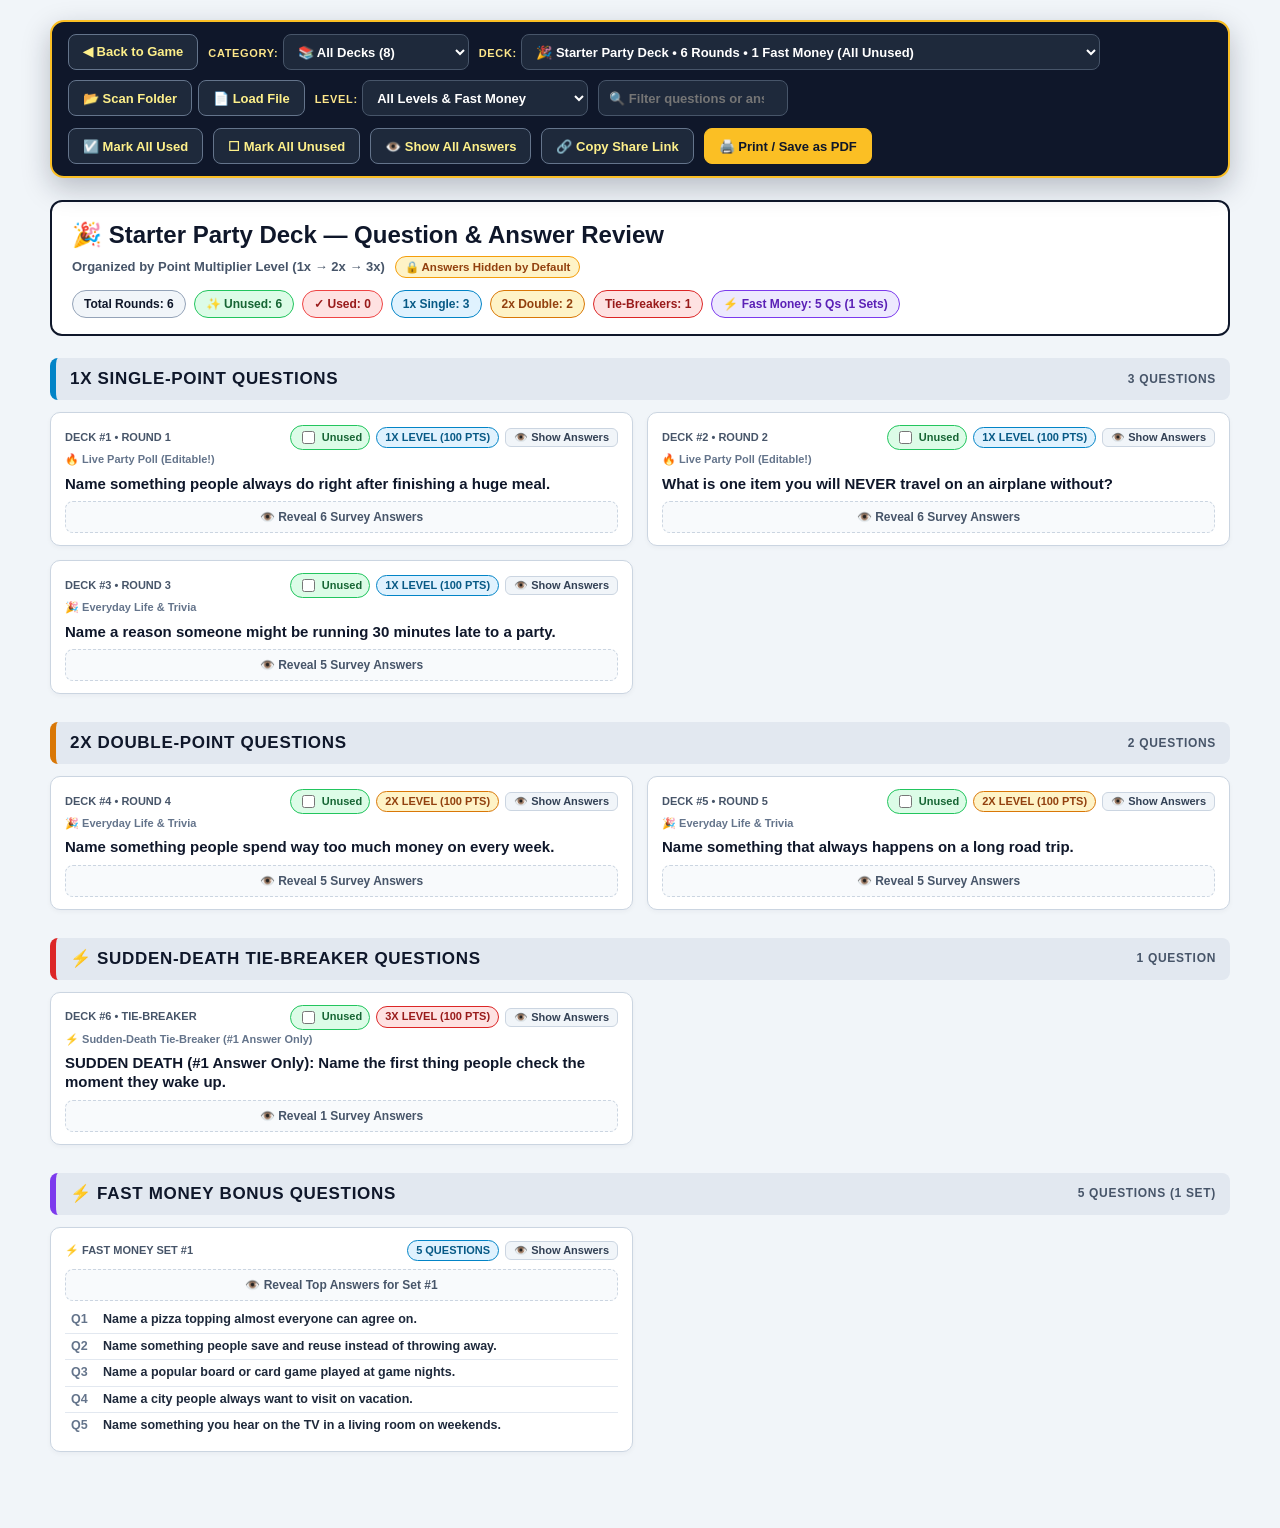
==== review.html @ 4e4db22d "feat(feedback): add in-app bug report modal, diagnostics capture, auto-grouping, and voting - Add js" ====
<!DOCTYPE html>
<html lang="en">
<head>
  <meta charset="UTF-8" />
  <meta name="viewport" content="width=device-width, initial-scale=1.0" />
  <title>Party Feud — Printable Question &amp; Answer Review Sheet</title>
  <link rel="manifest" href="./manifest.webmanifest" />
  <link rel="icon" type="image/svg+xml" href="./icons/icon.svg" />
  <style>
    :root {
      --ink: #0f172a;
      --muted: #475569;
      --border: #cbd5e1;
      --bg: #f1f5f9;
      --card: #ffffff;
      --gold: #f59e0b;
    }

    * {
      box-sizing: border-box;
    }

    body {
      margin: 0;
      padding: 20px 28px 48px;
      font-family: -apple-system, BlinkMacSystemFont, "Segoe UI", Roboto, Helvetica, Arial, sans-serif;
      color: var(--ink);
      background: var(--bg);
      line-height: 1.4;
    }

    .review-container {
      max-width: 1180px;
      margin: 0 auto;
    }

    /* Sticky control bar (hidden when printing) */
    .review-toolbar {
      position: sticky;
      top: 12px;
      z-index: 100;
      background: #0f172a;
      color: #ffffff;
      border: 2px solid #fbbf24;
      border-radius: 14px;
      padding: 12px 16px;
      margin-bottom: 22px;
      display: flex;
      flex-wrap: wrap;
      align-items: center;
      justify-content: space-between;
      gap: 12px;
      box-shadow: 0 10px 28px rgba(15, 23, 42, 0.25);
    }

    .toolbar-left,
    .toolbar-right {
      display: flex;
      flex-wrap: wrap;
      align-items: center;
      gap: 10px;
    }

    .toolbar-label {
      font-size: 11px;
      font-weight: 800;
      text-transform: uppercase;
      letter-spacing: 0.06em;
      color: #fde68a;
    }

    .toolbar-select,
    .toolbar-search {
      min-height: 36px;
      padding: 6px 10px;
      border-radius: 8px;
      border: 1.5px solid #475569;
      background: #1e293b;
      color: #ffffff;
      font-size: 13px;
      font-weight: 600;
    }

    .toolbar-search {
      min-width: 190px;
    }

    .toolbar-btn {
      cursor: pointer;
      min-height: 36px;
      padding: 7px 14px;
      border-radius: 8px;
      border: 1.5px solid #fbbf24;
      background: #fbbf24;
      color: #0f172a;
      font-size: 13px;
      font-weight: 800;
      text-decoration: none;
      display: inline-flex;
      align-items: center;
      gap: 6px;
    }

    .toolbar-btn.secondary {
      background: #1e293b;
      color: #fef08a;
      border-color: #64748b;
    }

    .toolbar-btn:hover {
      filter: brightness(1.06);
    }

    /* Document Header */
    .doc-header {
      background: #ffffff;
      border: 2px solid #0f172a;
      border-radius: 12px;
      padding: 16px 20px;
      margin-bottom: 22px;
      display: flex;
      flex-wrap: wrap;
      justify-content: space-between;
      align-items: center;
      gap: 12px;
    }

    .doc-title {
      margin: 0;
      font-size: 24px;
      font-weight: 900;
      color: #0f172a;
    }

    .doc-subtitle {
      margin: 4px 0 0;
      font-size: 13px;
      color: var(--muted);
      font-weight: 600;
    }

    .summary-pills {
      display: flex;
      flex-wrap: wrap;
      gap: 8px;
    }

    .summary-pill {
      padding: 5px 11px;
      border-radius: 999px;
      font-size: 12px;
      font-weight: 800;
      background: #f1f5f9;
      border: 1.5px solid #94a3b8;
      color: #0f172a;
    }

    .summary-pill.lvl-1 { background: #e0f2fe; border-color: #0284c7; color: #075985; }
    .summary-pill.lvl-2 { background: #fef3c7; border-color: #d97706; color: #92400e; }
    .summary-pill.lvl-3 { background: #fee2e2; border-color: #dc2626; color: #991b1b; }
    .summary-pill.lvl-fm { background: #ede9fe; border-color: #7c3aed; color: #5b21b6; }

    /* Sections by Level */
    .level-section {
      margin-bottom: 28px;
    }

    .level-heading {
      font-size: 17px;
      font-weight: 900;
      text-transform: uppercase;
      letter-spacing: 0.04em;
      background: #e2e8f0;
      padding: 9px 14px;
      border-left: 6px solid #0f172a;
      border-radius: 8px;
      margin: 0 0 12px 0;
      display: flex;
      justify-content: space-between;
      align-items: center;
    }

    .level-heading.lvl-1 { border-left-color: #0284c7; }
    .level-heading.lvl-2 { border-left-color: #d97706; }
    .level-heading.lvl-3 { border-left-color: #dc2626; }
    .level-heading.lvl-fm { border-left-color: #7c3aed; }

    .level-heading span {
      font-size: 12px;
      color: var(--muted);
      font-weight: 700;
    }

    /* 2-Column Question Grid */
    .cards-grid {
      display: grid;
      grid-template-columns: repeat(2, 1fr);
      gap: 14px;
    }

    @media (max-width: 760px) {
      .review-toolbar {
        position: static;
      }
      .cards-grid {
        grid-template-columns: 1fr;
      }
    }

    .q-card {
      background: var(--card);
      border: 1.5px solid var(--border);
      border-radius: 10px;
      padding: 12px 14px;
      break-inside: avoid;
      page-break-inside: avoid;
      box-shadow: 0 2px 5px rgba(15, 23, 42, 0.04);
    }

    .q-card-head {
      display: flex;
      justify-content: space-between;
      align-items: center;
      gap: 8px;
      font-size: 11px;
      font-weight: 800;
      color: var(--muted);
      text-transform: uppercase;
    }

    .q-mult {
      padding: 2px 8px;
      border-radius: 999px;
      font-size: 11px;
      font-weight: 800;
      background: #e0f2fe;
      border: 1px solid #0284c7;
      color: #075985;
    }

    .q-mult.mult-2 {
      background: #fef3c7;
      border-color: #d97706;
      color: #92400e;
    }

    .q-mult.mult-3 {
      background: #fee2e2;
      border-color: #dc2626;
      color: #991b1b;
    }

    .q-card.is-used {
      opacity: 0.68;
      background: #f8fafc;
      border-style: dashed;
    }

    .card-used-toggle {
      display: inline-flex;
      align-items: center;
      gap: 4px;
      font-size: 11px;
      font-weight: 800;
      color: var(--ink);
      cursor: pointer;
      text-transform: none;
      padding: 2px 7px;
      border-radius: 999px;
      background: #dcfce7;
      border: 1px solid #22c55e;
      color: #166534;
    }

    .card-used-toggle.is-used {
      background: #fee2e2;
      border-color: #ef4444;
      color: #991b1b;
    }

    .card-used-toggle input {
      width: 13px;
      height: 13px;
      accent-color: #991b1b;
      cursor: pointer;
    }

    .q-theme {
      font-size: 11px;
      color: #64748b;
      margin-top: 2px;
      font-weight: 600;
    }

    .q-prompt {
      font-size: 15px;
      font-weight: 800;
      color: #0f172a;
      margin: 6px 0 8px 0;
      line-height: 1.3;
    }

    .ans-table {
      width: 100%;
      border-collapse: collapse;
      font-size: 12.5px;
    }

    .ans-table th {
      text-align: left;
      font-size: 10px;
      text-transform: uppercase;
      letter-spacing: 0.05em;
      color: #64748b;
      padding: 3px 6px;
      border-bottom: 1.5px solid #cbd5e1;
    }

    .ans-table td {
      padding: 4px 6px;
      border-bottom: 1px solid #e2e8f0;
      vertical-align: top;
    }

    .ans-table tr:last-child td {
      border-bottom: none;
    }

    .col-rank {
      width: 32px;
      font-weight: 800;
      color: #64748b;
    }

    .col-ans {
      font-weight: 600;
      color: #1e293b;
    }

    .col-pts {
      width: 82px;
      text-align: right;
      font-weight: 800;
      color: #0f172a;
      white-space: nowrap;
    }

    .col-pts .scaled {
      color: #64748b;
      font-weight: 600;
      font-size: 11px;
    }

    .fm-hint {
      font-size: 11.5px;
      color: #475569;
      margin-top: 3px;
      font-weight: 500;
    }

    /* Answer toggle buttons & reveal bars */
    .ans-toggle-btn {
      cursor: pointer;
      display: inline-flex;
      align-items: center;
      gap: 4px;
      padding: 2px 8px;
      font-size: 11px;
      font-weight: 700;
      color: #334155;
      background: #f1f5f9;
      border: 1px solid #cbd5e1;
      border-radius: 6px;
      transition: all 0.15s ease;
      white-space: nowrap;
    }

    .ans-toggle-btn:hover {
      background: #e2e8f0;
      color: #0f172a;
      border-color: #94a3b8;
    }

    .ans-reveal-placeholder {
      margin-top: 8px;
      display: flex;
    }

    .ans-reveal-bar-btn {
      cursor: pointer;
      width: 100%;
      padding: 8px 12px;
      background: #f8fafc;
      border: 1.5px dashed #cbd5e1;
      border-radius: 8px;
      font-size: 12px;
      font-weight: 700;
      color: #475569;
      display: flex;
      align-items: center;
      justify-content: center;
      gap: 6px;
      transition: all 0.15s ease;
    }

    .ans-reveal-bar-btn:hover {
      background: #eff6ff;
      border-color: #3b82f6;
      color: #1d4ed8;
      border-style: solid;
    }

    /* Answers hidden states */
    .q-card.answers-hidden .ans-table-wrap {
      display: none;
    }

    .q-card:not(.answers-hidden) .ans-reveal-placeholder {
      display: none;
    }

    .fm-card.answers-hidden .fm-hint {
      display: none;
    }

    .fm-card.answers-hidden .fm-reveal-placeholder {
      display: flex;
    }

    .fm-card:not(.answers-hidden) .fm-reveal-placeholder {
      display: none;
    }

    .doc-subtitle-row {
      display: flex;
      flex-wrap: wrap;
      align-items: center;
      gap: 10px;
      margin-top: 4px;
    }

    .answer-status-pill {
      display: inline-flex;
      align-items: center;
      gap: 5px;
      padding: 2px 9px;
      border-radius: 999px;
      font-size: 11.5px;
      font-weight: 800;
      background: #fef3c7;
      border: 1px solid #f59e0b;
      color: #92400e;
    }

    .answer-status-pill.all-visible {
      background: #dcfce7;
      border-color: #22c55e;
      color: #166534;
    }

    @media print {
      body {
        background: #ffffff;
        padding: 0;
      }
      .review-toolbar {
        display: none !important;
      }
      .doc-header {
        margin-bottom: 14px;
        padding: 10px 14px;
      }
      .cards-grid {
        grid-template-columns: repeat(2, 1fr);
        gap: 10px;
      }
      .q-card {
        box-shadow: none;
        border-color: #94a3b8;
        padding: 9px 11px;
      }
      .ans-toggle-btn,
      .ans-reveal-placeholder {
        display: none !important;
      }
    }
  </style>
</head>
<body>
  <div class="review-container">
    <!-- Top Control Bar (Hidden when printing) -->
    <nav class="review-toolbar">
      <div class="toolbar-left">
        <a href="./index.html" id="btnBackToGame" class="toolbar-btn secondary" onclick="if(window.opener && !window.opener.closed){window.opener.focus(); window.close(); return false;} const from=new URLSearchParams(window.location.search).get('from'); if(from==='setup'){window.location.href='./index.html?returnTo=setup'; return false;} if(window.history.length > 1 && document.referrer){window.history.back(); return false;}">◀ Back to Game</a>

        <div>
          <label class="toolbar-label" for="reviewDeckTagFilter">Category:</label>
          <select id="reviewDeckTagFilter" class="toolbar-select" title="Filter decks by category"></select>
        </div>

        <div>
          <label class="toolbar-label" for="reviewDeckSelect">Deck:</label>
          <select id="reviewDeckSelect" class="toolbar-select"></select>
        </div>

        <div style="display:flex; align-items:center; gap:6px; flex-wrap:wrap;">
          <button id="btnReviewScanFolder" type="button" class="toolbar-btn secondary" title="Scan your local decks/ folder to load .json decks offline">📂 Scan Folder</button>
          <button id="btnReviewRescanFolder" type="button" class="toolbar-btn secondary" style="display:none;" title="Re-read decks from your previously linked folder">🔄 Re-scan</button>
          <button id="btnReviewLoadFile" type="button" class="toolbar-btn secondary" title="Load a custom .json deck file">📄 Load File</button>
          <input id="reviewFolderInput" type="file" webkitdirectory multiple accept=".json" style="display:none;" />
          <input id="reviewFileInput" type="file" multiple accept=".json" style="display:none;" />
        </div>

        <div>
          <label class="toolbar-label" for="reviewLevelFilter">Level:</label>
          <select id="reviewLevelFilter" class="toolbar-select">
            <option value="all">All Levels &amp; Fast Money</option>
            <option value="1">1x Single-Point Rounds Only</option>
            <option value="2">2x Double-Point Rounds Only</option>
            <option value="3">3x Triple-Point Rounds Only</option>
            <option value="tie">Tie-Breaker Rounds Only</option>
            <option value="fm">Fast Money Bonus Only</option>
          </select>
        </div>

        <input
          id="reviewSearchInput"
          type="search"
          class="toolbar-search"
          placeholder="🔍 Filter questions or answers…"
        />
      </div>

      <div class="toolbar-right">
        <button id="btnMarkAllUsed" type="button" class="toolbar-btn secondary" title="Mark all visible rounds as Used">
          ☑️ Mark All Used
        </button>
        <button id="btnMarkAllUnused" type="button" class="toolbar-btn secondary" title="Mark all visible rounds as Unused">
          ☐ Mark All Unused
        </button>
        <button id="btnToggleAllAnswers" type="button" class="toolbar-btn secondary" title="Show or hide survey answers across all cards">
          👁️ Show All Answers
        </button>
        <button id="btnCopyShareUrl" type="button" class="toolbar-btn secondary" title="Copy shareable link to this deck review page">
          🔗 Copy Share Link
        </button>
        <button type="button" class="toolbar-btn" onclick="window.print()">
          🖨️ Print / Save as PDF
        </button>
      </div>
    </nav>

    <!-- Printable Document Header -->
    <header class="doc-header">
      <div>
        <h1 id="reviewDocTitle" class="doc-title">🎉 Party Feud — Question &amp; Answer Review</h1>
        <div class="doc-subtitle-row">
          <p id="reviewDocSub" class="doc-subtitle" style="margin:0;">Printable Host &amp; Survey Review Sheet</p>
          <span id="reviewAnswersStatePill" class="answer-status-pill">🔒 Answers Hidden by Default</span>
        </div>
      </div>
      <div id="reviewSummaryPills" class="summary-pills"></div>
    </header>

    <!-- Dynamic Question Sections -->
    <main id="reviewContentRoot"></main>
  </div>

  <script src="./js/state.js?v=20261122b"></script>
  <script src="./js/formats.js?v=20261122b"></script>
  <script src="./js/decks.js?v=20261122b"></script>
  <script>
    (function () {
      const Feud = window.Feud || {};
      const tagFilterSelect = document.getElementById("reviewDeckTagFilter");
      const deckSelect = document.getElementById("reviewDeckSelect");
      const levelSelect = document.getElementById("reviewLevelFilter");
      const searchInput = document.getElementById("reviewSearchInput");
      const folderInput = document.getElementById("reviewFolderInput");
      const fileInput = document.getElementById("reviewFileInput");
      const btnScanFolder = document.getElementById("btnReviewScanFolder");
      const btnRescanFolder = document.getElementById("btnReviewRescanFolder");
      const btnLoadFile = document.getElementById("btnReviewLoadFile");
      const rootEl = document.getElementById("reviewContentRoot");
      const titleEl = document.getElementById("reviewDocTitle");
      const subEl = document.getElementById("reviewDocSub");
      const pillsEl = document.getElementById("reviewSummaryPills");
      const toggleAllBtn = document.getElementById("btnToggleAllAnswers");
      const statePill = document.getElementById("reviewAnswersStatePill");

      let allAnswersRevealed = false; // Hidden by default
      const revealedCardIds = new Set();

      let activeDeck = {
        gameTitle: (Feud.DEFAULT_DECK && Feud.DEFAULT_DECK.gameTitle) || "Party Feud",
        gameIcon: (Feud.DEFAULT_DECK && Feud.DEFAULT_DECK.gameIcon) || "🎉",
        deckName: (Feud.DEFAULT_DECK && Feud.DEFAULT_DECK.deckName) || "Starter Party Deck",
        rounds: Feud.DEFAULT_ROUNDS || [],
        fastMoney: Feud.FAST_MONEY_QUESTIONS || []
      };

      function escapeHtml(str) {
        return String(str ?? "")
          .replace(/&/g, "&amp;")
          .replace(/</g, "&lt;")
          .replace(/>/g, "&gt;")
          .replace(/"/g, "&quot;");
      }

      function toDeckSlug(id) {
        return String(id || "")
          .trim()
          .replace(/^\.?\/?decks\//i, "")
          .replace(/\.json$/i, "");
      }

      function findCatalogMatch(rawParam, catalog) {
        if (!rawParam) return null;
        const clean = String(rawParam).trim();
        const slug = toDeckSlug(clean).toLowerCase();
        return (
          catalog.find((item) => {
            if (item.id.toLowerCase() === clean.toLowerCase()) return true;
            if (toDeckSlug(item.id).toLowerCase() === slug) return true;
            if (item.file && item.file.toLowerCase() === clean.toLowerCase()) return true;
            const dName = (item.data && item.data.deckName) || (item.meta && item.meta.deckName) || "";
            if (dName && toDeckSlug(dName).toLowerCase() === slug) return true;
            const slugifiedName = dName
              .toLowerCase()
              .replace(/[^a-z0-9]+/g, "-")
              .replace(/^-+|-+$/g, "");
            return Boolean(slugifiedName && slugifiedName === slug);
          }) || null
        );
      }

      function syncUrlToSelection() {
        try {
          const url = new URL(window.location.href);
          const selVal = deckSelect.value;
          if (selVal && selVal !== "__active_saved__" && selVal !== "__uploaded__") {
            url.searchParams.set("deck", toDeckSlug(selVal));
          }
          const lvl = levelSelect.value || "all";
          if (lvl && lvl !== "all") {
            url.searchParams.set("level", lvl);
          } else {
            url.searchParams.delete("level");
          }
          const q = (searchInput.value || "").trim();
          if (q) {
            url.searchParams.set("q", q);
          } else {
            url.searchParams.delete("q");
          }
          if (allAnswersRevealed) {
            url.searchParams.set("answers", "show");
          } else {
            url.searchParams.delete("answers");
          }
          window.history.replaceState({}, "", url.toString());
        } catch (e) {}
      }

      function updateReviewFolderButtons() {
        const info = Feud.getLocalDecksFolderState
          ? Feud.getLocalDecksFolderState()
          : { hasSavedHandle: false };
        if (btnRescanFolder) {
          btnRescanFolder.style.display = info.hasSavedHandle ? "inline-flex" : "none";
        }
        if (btnScanFolder) {
          btnScanFolder.textContent = info.hasSavedHandle ? "📂 Change Folder" : "📂 Scan Folder";
        }
      }

      function buildTagFilterOptions(catalog) {
        if (!tagFilterSelect) return;
        const curVal = tagFilterSelect.value || "all";
        const defs =
          Array.isArray(Feud.DECK_TAG_DEFINITIONS) && Feud.DECK_TAG_DEFINITIONS.length > 0
            ? Feud.DECK_TAG_DEFINITIONS
            : [{ id: "all", label: "📚 All Decks" }];
        tagFilterSelect.innerHTML = "";
        defs.forEach((def) => {
          const count =
            def.id === "all"
              ? catalog.length
              : catalog.filter((item) => Feud.getDeckTags && Feud.getDeckTags(item).includes(def.id))
                  .length;
          if (def.id !== "all" && count === 0) return;
          const opt = document.createElement("option");
          opt.value = def.id;
          opt.textContent = `${def.label} (${count})`;
          if (def.id === curVal) opt.selected = true;
          tagFilterSelect.appendChild(opt);
        });
      }

      function ensureSavedCustomDeckInCatalog() {
        const savedCustom = Feud.loadSavedCustomDeck ? Feud.loadSavedCustomDeck() : null;
        if (!savedCustom || !Array.isArray(savedCustom.rounds) || savedCustom.rounds.length === 0) {
          return null;
        }
        const catalog = Feud.getDeckCatalog ? Feud.getDeckCatalog() : Feud.DECK_CATALOG || [];
        const savedSlug = String(savedCustom.name || "custom-deck")
          .toLowerCase()
          .replace(/[^a-z0-9]+/g, "-")
          .replace(/^-+|-+$/g, "");
        const deckId = `${savedSlug || "custom-deck"}.json`;
        const existing = catalog.find(
          (c) =>
            c &&
            c.data &&
            (c.id.toLowerCase() === deckId.toLowerCase() ||
              (c.data.deckName && c.data.deckName === savedCustom.name))
        );
        if (!existing && Feud.upsertCatalogEntries) {
          Feud.upsertCatalogEntries([
            {
              id: deckId,
              label: `${Feud.loadSavedGameIcon ? Feud.loadSavedGameIcon() : "✨"} ${
                savedCustom.name || "Custom Deck"
              }`,
              file: null,
              source: "custom-file",
              data: {
                gameTitle: Feud.loadSavedGameTitle ? Feud.loadSavedGameTitle() : "Party Feud",
                gameIcon: Feud.loadSavedGameIcon ? Feud.loadSavedGameIcon() : "✨",
                deckName: savedCustom.name || "Custom Deck",
                teamPresets: savedCustom.teamPresets || null,
                tags: Array.isArray(savedCustom.tags) ? savedCustom.tags : ["custom"],
                rounds: savedCustom.rounds,
                fastMoney: Array.isArray(savedCustom.fastMoney) ? savedCustom.fastMoney : []
              }
            }
          ]);
        }
        return savedCustom;
      }

      function buildCatalogOptions(preserveSelection = false) {
        const prevVal = preserveSelection ? deckSelect.value : "";
        const savedCustom = ensureSavedCustomDeckInCatalog();
        const catalog = Feud.getDeckCatalog
          ? Feud.getDeckCatalog().slice()
          : Array.isArray(Feud.DECK_CATALOG)
          ? Feud.DECK_CATALOG.slice()
          : [];
        buildTagFilterOptions(catalog);
        const activeTag = (tagFilterSelect && tagFilterSelect.value) || "all";
        const filteredCatalog =
          activeTag === "all"
            ? catalog
            : catalog.filter(
                (item) => Feud.getDeckTags && Feud.getDeckTags(item).includes(activeTag)
              );
        const listToShow = filteredCatalog.length > 0 ? filteredCatalog : catalog;
        deckSelect.innerHTML = "";

        listToShow.forEach((item) => {
          const opt = document.createElement("option");
          opt.value = item.id;
          let labelText = Feud.formatDeckOptionLabel
            ? Feud.formatDeckOptionLabel(item)
            : item.label;
          if (Feud.getDeckPlayStats) {
            const dName =
              item.builtin === "starter"
                ? (Feud.DEFAULT_DECK && Feud.DEFAULT_DECK.deckName) || "Starter Party Deck"
                : (item.data && item.data.deckName) ||
                  (item.meta && item.meta.deckName) ||
                  item.id;
            const dRounds =
              item.builtin === "starter"
                ? Feud.DEFAULT_ROUNDS || []
                : item.data && Array.isArray(item.data.rounds)
                ? item.data.rounds
                : item.meta && Number(item.meta.roundsCount) > 0
                ? new Array(Number(item.meta.roundsCount)).fill({})
                : [];
            if (item.builtin === "starter" || dRounds.length > 0) {
              const st = Feud.getDeckPlayStats({ customDeck: { name: dName, rounds: dRounds } });
              labelText +=
                st.usedRoundsCount > 0 ? ` (${st.usedRoundsCount} Used)` : " (All Unused)";
            }
          }
          opt.textContent = labelText;
          deckSelect.appendChild(opt);
        });

        if (savedCustom && Array.isArray(savedCustom.rounds) && savedCustom.rounds.length > 0) {
          const alreadyInCatalog = catalog.some(
            (c) =>
              (c.data && c.data.deckName === savedCustom.name) ||
              toDeckSlug(c.id).toLowerCase() === toDeckSlug(savedCustom.name).toLowerCase()
          );
          if (!alreadyInCatalog) {
            const opt = document.createElement("option");
            opt.value = "__active_saved__";
            opt.textContent = `⭐ Saved Custom Deck: ${savedCustom.name || "Custom Deck"} (${savedCustom.rounds.length} Rounds)`;
            deckSelect.prepend(opt);
          }
        }

        if (preserveSelection && prevVal) {
          const matchedPrev = findCatalogMatch(prevVal, catalog);
          if (matchedPrev) {
            deckSelect.value = matchedPrev.id;
            return null;
          }
          if (Array.from(deckSelect.options).some((o) => o.value === prevVal)) {
            deckSelect.value = prevVal;
            return null;
          }
          const customOpt = document.createElement("option");
          customOpt.value = prevVal;
          customOpt.textContent = `📄 Deck: ${toDeckSlug(prevVal)}`;
          deckSelect.prepend(customOpt);
          deckSelect.value = prevVal;
          return null;
        }

        const params = new URLSearchParams(window.location.search);
        const requestedDeck = (params.get("deck") || "").trim();
        const requestedLevel = (params.get("level") || "").trim().toLowerCase();
        const requestedQuery = (params.get("q") || "").trim();
        const requestedAnswers = (params.get("answers") || "").trim().toLowerCase();

        allAnswersRevealed =
          requestedAnswers === "show" || requestedAnswers === "1" || requestedAnswers === "true";

        if (
          requestedLevel &&
          Array.from(levelSelect.options).some((o) => o.value === requestedLevel)
        ) {
          levelSelect.value = requestedLevel;
        }
        if (requestedQuery) {
          searchInput.value = requestedQuery;
        }

        if (requestedDeck) {
          const matched = findCatalogMatch(requestedDeck, catalog);
          if (matched) {
            deckSelect.value = matched.id;
            return null;
          }
          // Not in pre-bundled catalog: treat as a direct file in ./decks/ or a remote URL
          const customOpt = document.createElement("option");
          customOpt.value = requestedDeck;
          customOpt.textContent = `📄 Deck: ${toDeckSlug(requestedDeck)}`;
          deckSelect.prepend(customOpt);
          deckSelect.value = requestedDeck;
          return requestedDeck;
        }

        if (Array.from(deckSelect.options).some((o) => o.value === "desi-thanksgiving.json")) {
          deckSelect.value = "desi-thanksgiving.json";
        }
        return null;
      }

      function persistActiveDeckToGameStorage(isStarter) {
        if (!Feud.saveCustomDeck) return;
        if (isStarter) {
          Feud.saveCustomDeck(null);
          if (Feud.saveGameTitle) {
            Feud.saveGameTitle((Feud.DEFAULT_DECK && Feud.DEFAULT_DECK.deckName) || "Starter Party Deck");
          }
          if (Feud.saveGameIcon) {
            Feud.saveGameIcon((Feud.DEFAULT_DECK && Feud.DEFAULT_DECK.gameIcon) || "🎉");
          }
          return;
        }
        Feud.saveCustomDeck({
          name: activeDeck.deckName,
          teamPresets: activeDeck.teamPresets || null,
          rounds: activeDeck.rounds || [],
          fastMoney: activeDeck.fastMoney || []
        });
        if (Feud.saveGameTitle) {
          Feud.saveGameTitle(activeDeck.deckName || activeDeck.gameTitle || "Party Feud");
        }
        if (Feud.saveGameIcon) {
          Feud.saveGameIcon(activeDeck.gameIcon || "🎉");
        }
      }

      async function loadSelectedDeck(val, updateUrl = true, persistSelection = false) {
        if (updateUrl) {
          revealedCardIds.clear();
          const p = new URLSearchParams(window.location.search);
          const reqAns = (p.get("answers") || "").trim().toLowerCase();
          allAnswersRevealed = reqAns === "show" || reqAns === "1" || reqAns === "true";
        }

        if (val === "__active_saved__") {
          const saved = Feud.loadSavedCustomDeck();
          if (saved) {
            activeDeck = {
              gameTitle: Feud.loadSavedGameTitle ? Feud.loadSavedGameTitle() : "Party Feud",
              gameIcon: Feud.loadSavedGameIcon ? Feud.loadSavedGameIcon() : "🎉",
              deckName: saved.name || "Custom Deck",
              rounds: saved.rounds || [],
              fastMoney: saved.fastMoney || Feud.FAST_MONEY_QUESTIONS || []
            };
            renderReviewSheet();
            return;
          }
        }

        ensureSavedCustomDeckInCatalog();
        const catalog = Feud.getDeckCatalog
          ? Feud.getDeckCatalog()
          : Array.isArray(Feud.DECK_CATALOG)
          ? Feud.DECK_CATALOG
          : [];
        const entry = findCatalogMatch(val, catalog);

        if (entry && entry.builtin === "starter") {
          activeDeck = {
            gameTitle: (Feud.DEFAULT_DECK && Feud.DEFAULT_DECK.gameTitle) || "Party Feud",
            gameIcon: (Feud.DEFAULT_DECK && Feud.DEFAULT_DECK.gameIcon) || "🎉",
            deckName: (Feud.DEFAULT_DECK && Feud.DEFAULT_DECK.deckName) || "Starter Party Deck",
            rounds: Feud.DEFAULT_ROUNDS || [],
            fastMoney: Feud.FAST_MONEY_QUESTIONS || []
          };
          if (persistSelection) persistActiveDeckToGameStorage(true);
          if (updateUrl) syncUrlToSelection();
          renderReviewSheet();
          return;
        }

        if (entry && entry.data) {
          const parsed = Feud.parseFeudJson(JSON.stringify(entry.data));
          activeDeck = {
            gameTitle: parsed.gameTitle || "Party Feud",
            gameIcon: parsed.gameIcon || "🎉",
            deckName: parsed.deckName || entry.label,
            teamPresets: parsed.teamPresets || null,
            rounds: parsed.rounds || [],
            fastMoney: parsed.fastMoney || []
          };
          if (persistSelection) persistActiveDeckToGameStorage(false);
          if (updateUrl) syncUrlToSelection();
          renderReviewSheet();
          return;
        }

        // Otherwise load from entry.file, ./decks/<val>.json, or direct URL
        const candidateUrls = [];
        if (entry && entry.file) {
          candidateUrls.push(entry.file);
        } else if (val) {
          if (Feud.resolveDeckCandidateUrls) {
            candidateUrls.push(...Feud.resolveDeckCandidateUrls(val));
          } else if (/^https?:\/\//i.test(val) || val.startsWith("./") || val.startsWith("/")) {
            candidateUrls.push(val);
          } else if (/\.json$/i.test(val)) {
            candidateUrls.push(`./decks/${val}`);
          } else {
            candidateUrls.push(`./decks/${val}.json`);
          }
        }

        for (const fetchUrl of candidateUrls) {
          try {
            const res = await fetch(fetchUrl);
            if (!res.ok) continue;
            const txt = await res.text();
            const parsed = Feud.parseFeudJson(txt);
            activeDeck = {
              gameTitle: parsed.gameTitle || "Party Feud",
              gameIcon: parsed.gameIcon || "🎉",
              deckName: parsed.deckName || toDeckSlug(val),
              teamPresets: parsed.teamPresets || null,
              rounds: parsed.rounds || [],
              fastMoney: parsed.fastMoney || []
            };
            if (persistSelection) persistActiveDeckToGameStorage(false);
            if (updateUrl) syncUrlToSelection();
            renderReviewSheet();
            return;
          } catch (err) {
            console.warn("Could not load deck URL:", fetchUrl, err);
          }
        }

        // Fallback to starter deck if nothing matched
        activeDeck = {
          gameTitle: (Feud.DEFAULT_DECK && Feud.DEFAULT_DECK.gameTitle) || "Party Feud",
          gameIcon: (Feud.DEFAULT_DECK && Feud.DEFAULT_DECK.gameIcon) || "🎉",
          deckName: (Feud.DEFAULT_DECK && Feud.DEFAULT_DECK.deckName) || "Starter Party Deck",
          rounds: Feud.DEFAULT_ROUNDS || [],
          fastMoney: Feud.FAST_MONEY_QUESTIONS || []
        };
        renderReviewSheet();
      }

      function matchesQuery(roundObj, q) {
        if (!q) return true;
        const needle = q.toLowerCase();
        if ((roundObj.prompt || "").toLowerCase().includes(needle)) return true;
        if ((roundObj.theme || "").toLowerCase().includes(needle)) return true;
        if ((roundObj.title || "").toLowerCase().includes(needle)) return true;
        return (roundObj.answers || []).some((a) =>
          String(a.text || "").toLowerCase().includes(needle)
        );
      }

      function renderReviewSheet() {
        const levelFilter = levelSelect.value || "all";
        const query = (searchInput.value || "").trim();
        const rounds = activeDeck.rounds || [];
        const fmList = activeDeck.fastMoney || [];

        titleEl.textContent = `${activeDeck.gameIcon || "🎉"} ${
          activeDeck.deckName || activeDeck.gameTitle || "Party Feud"
        } — Question & Answer Review`;
        subEl.textContent = "Organized by Point Multiplier Level (1x → 2x → 3x)";

        const groups = [
          {
            id: "1",
            cls: "lvl-1",
            label: "1x Single-Point Questions",
            short: "1x Single",
            filter: (r, isTie) => !isTie && (Number(r.multiplier) || 1) === 1
          },
          {
            id: "2",
            cls: "lvl-2",
            label: "2x Double-Point Questions",
            short: "2x Double",
            filter: (r, isTie) => !isTie && (Number(r.multiplier) || 1) === 2
          },
          {
            id: "3",
            cls: "lvl-3",
            label: "3x Triple-Point Questions",
            short: "3x Triple",
            filter: (r, isTie) => !isTie && (Number(r.multiplier) || 1) >= 3
          },
          {
            id: "tie",
            cls: "lvl-3",
            label: "⚡ Sudden-Death Tie-Breaker Questions",
            short: "Tie-Breakers",
            filter: (r, isTie) => isTie
          }
        ];

        const deckStats = Feud.getDeckPlayStats
          ? Feud.getDeckPlayStats({ customDeck: { name: activeDeck.deckName, rounds } })
          : { playedRounds: [], usedRoundsCount: 0, remainingRoundsCount: rounds.length };
        const playedSet = new Set(deckStats.playedRounds || []);

        // Render top summary pills
        const pillParts = [
          `<span class="summary-pill">Total Rounds: ${rounds.length}</span>`,
          `<span class="summary-pill" style="background:#dcfce7; border-color:#22c55e; color:#166534;">✨ Unused: ${Math.max(
            0,
            rounds.length - playedSet.size
          )}</span>`,
          `<span class="summary-pill" style="background:#fee2e2; border-color:#ef4444; color:#991b1b;">✓ Used: ${playedSet.size}</span>`
        ];
        groups.forEach((grp) => {
          const count = rounds.filter((r) => {
            const isTie =
              /tie-?breaker|sudden\s*death/i.test(r.title || "") ||
              /tie-?breaker|sudden\s*death/i.test(r.theme || "");
            return grp.filter(r, isTie);
          }).length;
          if (count > 0) {
            pillParts.push(`<span class="summary-pill ${grp.cls}">${grp.short}: ${count}</span>`);
          }
        });
        if (fmList.length > 0) {
          pillParts.push(
            `<span class="summary-pill lvl-fm">⚡ Fast Money: ${fmList.length} Qs (${Math.ceil(
              fmList.length / 5
            )} Sets)</span>`
          );
        }
        pillsEl.innerHTML = pillParts.join("");

        let html = "";

        groups.forEach((grp) => {
          if (levelFilter !== "all" && levelFilter !== grp.id) return;

          const matched = [];
          rounds.forEach((r, idx) => {
            const isTie =
              /tie-?breaker|sudden\s*death/i.test(r.title || "") ||
              /tie-?breaker|sudden\s*death/i.test(r.theme || "");
            if (grp.filter(r, isTie) && matchesQuery(r, query)) {
              matched.push({ r, idx });
            }
          });

          if (matched.length === 0) return;

          const cardsHtml = matched
            .map(({ r, idx }) => {
              const cardId = `card-r-${idx}`;
              const isRevealed = allAnswersRevealed || revealedCardIds.has(cardId);
              const hiddenClass = isRevealed ? "" : "answers-hidden";
              const btnText = isRevealed ? "🙈 Hide Answers" : "👁️ Show Answers";

              const mult = Number(r.multiplier) || 1;
              const isUsed = playedSet.has(idx);
              const sumPts = (r.answers || []).reduce((s, a) => s + (Number(a.points) || 0), 0);
              const rowsHtml = (r.answers || [])
                .map((a, aIdx) => {
                  const base = Number(a.points) || 0;
                  return `
                    <tr>
                      <td class="col-rank">#${aIdx + 1}</td>
                      <td class="col-ans">${escapeHtml(a.text)}</td>
                      <td class="col-pts">${base}${
                    mult > 1 ? ` <span class="scaled">(${base * mult})</span>` : ""
                  }</td>
                    </tr>
                  `;
                })
                .join("");

              return `
                <article id="${cardId}" class="q-card ${hiddenClass}${isUsed ? " is-used" : ""}">
                  <div class="q-card-head">
                    <span>Deck #${idx + 1} • ${escapeHtml(r.title || `Round ${idx + 1}`)}</span>
                    <div style="display:flex; align-items:center; gap:6px; flex-wrap:wrap;">
                      <label class="card-used-toggle${isUsed ? " is-used" : ""}" title="${
                        isUsed ? "Click to mark as Unused" : "Click to mark as Used"
                      }">
                        <input type="checkbox" data-used-round="${idx}" ${isUsed ? "checked" : ""} />
                        ${isUsed ? "Used" : "Unused"}
                      </label>
                      <span class="q-mult mult-${mult}">${mult}x Level (${sumPts} pts)</span>
                      <button type="button" class="ans-toggle-btn card-header-toggle-btn" data-toggle-card="${cardId}" title="Toggle answers for this question">
                        ${btnText}
                      </button>
                    </div>
                  </div>
                  <div class="q-theme">${escapeHtml(r.theme || "General")}</div>
                  <h3 class="q-prompt">${escapeHtml(r.prompt)}</h3>
                  <div class="ans-reveal-placeholder">
                    <button type="button" class="ans-reveal-bar-btn" data-toggle-card="${cardId}">
                      👁️ Reveal ${r.answers.length} Survey Answers
                    </button>
                  </div>
                  <div class="ans-table-wrap">
                    <table class="ans-table">
                      <thead>
                        <tr>
                          <th>Rank</th>
                          <th>Survey Answer</th>
                          <th style="text-align:right;">Pts${mult > 1 ? ` (${mult}x)` : ""}</th>
                        </tr>
                      </thead>
                      <tbody>${rowsHtml}</tbody>
                    </table>
                  </div>
                </article>
              `;
            })
            .join("");

          html += `
            <section class="level-section">
              <h2 class="level-heading ${grp.cls}">
                ${escapeHtml(grp.label)}
                <span>${matched.length} Question${matched.length === 1 ? "" : "s"}</span>
              </h2>
              <div class="cards-grid">${cardsHtml}</div>
            </section>
          `;
        });

        // Fast Money section
        if ((levelFilter === "all" || levelFilter === "fm") && fmList.length > 0) {
          const totalSets = Math.ceil(fmList.length / 5);
          let setsHtml = "";
          let visibleSets = 0;

          for (let s = 0; s < totalSets; s++) {
            const slice = fmList.slice(s * 5, s * 5 + 5).filter((fm) => {
              if (!query) return true;
              const needle = query.toLowerCase();
              return (
                String(fm.prompt || "").toLowerCase().includes(needle) ||
                String(fm.hint || "").toLowerCase().includes(needle)
              );
            });
            if (slice.length === 0) continue;
            visibleSets++;

            const cardId = `card-fm-${s}`;
            const isRevealed = allAnswersRevealed || revealedCardIds.has(cardId);
            const hiddenClass = isRevealed ? "" : "answers-hidden";
            const btnText = isRevealed ? "🙈 Hide Answers" : "👁️ Show Answers";

            const rowsHtml = slice
              .map(
                (fm, i) => `
                  <tr>
                    <td class="col-rank">Q${i + 1}</td>
                    <td class="col-ans">
                      <strong>${escapeHtml(fm.prompt)}</strong>
                      ${
                        fm.hint
                          ? `<div class="fm-hint">Top Answers: ${escapeHtml(
                              fm.hint.replace(/^Top\s*Answers:\s*/i, "")
                            )}</div>`
                          : ""
                      }
                    </td>
                  </tr>
                `
              )
              .join("");

            setsHtml += `
              <article id="${cardId}" class="q-card fm-card ${hiddenClass}">
                <div class="q-card-head">
                  <span>⚡ Fast Money Set #${s + 1}</span>
                  <div style="display:flex; align-items:center; gap:6px;">
                    <span class="q-mult">${slice.length} Questions</span>
                    <button type="button" class="ans-toggle-btn card-header-toggle-btn" data-toggle-card="${cardId}" title="Toggle top answers for this set">
                      ${btnText}
                    </button>
                  </div>
                </div>
                <div class="ans-reveal-placeholder fm-reveal-placeholder">
                  <button type="button" class="ans-reveal-bar-btn" data-toggle-card="${cardId}">
                    👁️ Reveal Top Answers for Set #${s + 1}
                  </button>
                </div>
                <table class="ans-table" style="margin-top:6px;">
                  <tbody>${rowsHtml}</tbody>
                </table>
              </article>
            `;
          }

          if (visibleSets > 0) {
            html += `
              <section class="level-section">
                <h2 class="level-heading lvl-fm">
                  ⚡ Fast Money Bonus Questions
                  <span>${fmList.length} Questions (${totalSets} Set${totalSets === 1 ? "" : "s"})</span>
                </h2>
                <div class="cards-grid">${setsHtml}</div>
              </section>
            `;
          }
        }

        rootEl.innerHTML =
          html ||
          `<div style="background:#fff; padding:24px; border-radius:12px; text-align:center; color:#475569; font-weight:700;">No questions matched your filter.</div>`;

        updateAnswersStateUI();
      }

      function updateAnswersStateUI() {
        const cards = rootEl.querySelectorAll(".q-card");
        if (cards.length === 0) {
          if (toggleAllBtn) {
            toggleAllBtn.textContent = "👁️ Show All Answers";
            toggleAllBtn.classList.add("secondary");
          }
          if (statePill) {
            statePill.textContent = "🔒 Answers Hidden by Default";
            statePill.className = "answer-status-pill";
          }
          return;
        }

        const hiddenCount = rootEl.querySelectorAll(".q-card.answers-hidden").length;
        const totalCards = cards.length;
        const allVisible = hiddenCount === 0;

        if (toggleAllBtn) {
          if (allVisible) {
            toggleAllBtn.textContent = "🙈 Hide All Answers";
            toggleAllBtn.classList.remove("secondary");
            toggleAllBtn.title = "Hide survey answers across all cards";
          } else {
            toggleAllBtn.textContent = "👁️ Show All Answers";
            toggleAllBtn.classList.add("secondary");
            toggleAllBtn.title = "Reveal survey answers across all cards";
          }
        }

        if (statePill) {
          if (allVisible) {
            statePill.textContent = "👁️ All Answers Revealed";
            statePill.className = "answer-status-pill all-visible";
          } else if (hiddenCount === totalCards) {
            statePill.textContent = "🔒 Answers Hidden by Default";
            statePill.className = "answer-status-pill";
          } else {
            statePill.textContent = `👁️ ${totalCards - hiddenCount} of ${totalCards} Revealed`;
            statePill.className = "answer-status-pill";
          }
        }

        allAnswersRevealed = allVisible;
        syncUrlToSelection();
      }

      function toggleCard(cardId) {
        const card = document.getElementById(cardId);
        if (!card) return;
        const isHidden = card.classList.contains("answers-hidden");
        if (isHidden) {
          card.classList.remove("answers-hidden");
          revealedCardIds.add(cardId);
          const btn = card.querySelector(".card-header-toggle-btn");
          if (btn) btn.textContent = "🙈 Hide Answers";
        } else {
          card.classList.add("answers-hidden");
          revealedCardIds.delete(cardId);
          const btn = card.querySelector(".card-header-toggle-btn");
          if (btn) btn.textContent = "👁️ Show Answers";
        }
        updateAnswersStateUI();
      }

      function toggleAllAnswers() {
        const cards = rootEl.querySelectorAll(".q-card");
        const anyHidden = Array.from(cards).some((c) => c.classList.contains("answers-hidden"));

        if (anyHidden) {
          cards.forEach((card) => {
            card.classList.remove("answers-hidden");
            revealedCardIds.add(card.id);
            const btn = card.querySelector(".card-header-toggle-btn");
            if (btn) btn.textContent = "🙈 Hide Answers";
          });
          allAnswersRevealed = true;
        } else {
          cards.forEach((card) => {
            card.classList.add("answers-hidden");
            const btn = card.querySelector(".card-header-toggle-btn");
            if (btn) btn.textContent = "👁️ Show Answers";
          });
          revealedCardIds.clear();
          allAnswersRevealed = false;
        }
        updateAnswersStateUI();
      }

      deckSelect.addEventListener("change", () => loadSelectedDeck(deckSelect.value, true, true));
      levelSelect.addEventListener("change", () => {
        syncUrlToSelection();
        renderReviewSheet();
      });
      searchInput.addEventListener("input", () => {
        syncUrlToSelection();
        renderReviewSheet();
      });

      const copyBtn = document.getElementById("btnCopyShareUrl");
      if (copyBtn) {
        copyBtn.addEventListener("click", async () => {
          syncUrlToSelection();
          const shareUrl = window.location.href;
          try {
            await navigator.clipboard.writeText(shareUrl);
            copyBtn.textContent = "✅ Link Copied!";
            setTimeout(() => {
              copyBtn.textContent = "🔗 Copy Share Link";
            }, 1800);
          } catch (e) {
            window.prompt("Copy this shareable review link:", shareUrl);
          }
        });
      }

      if (toggleAllBtn) {
        toggleAllBtn.addEventListener("click", toggleAllAnswers);
      }

      function setVisibleRoundsUsed(used) {
        if (!activeDeck || !Feud.setAllRoundsUsed) return;
        const boxes = rootEl.querySelectorAll("input[data-used-round]");
        const indices = Array.from(boxes)
          .map((el) => Number(el.getAttribute("data-used-round")))
          .filter((n) => Number.isInteger(n) && n >= 0);
        Feud.setAllRoundsUsed(activeDeck.deckName, indices, used);
        renderReviewSheet();
      }

      const markAllUsedBtn = document.getElementById("btnMarkAllUsed");
      const markAllUnusedBtn = document.getElementById("btnMarkAllUnused");
      if (markAllUsedBtn) {
        markAllUsedBtn.addEventListener("click", () => setVisibleRoundsUsed(true));
      }
      if (markAllUnusedBtn) {
        markAllUnusedBtn.addEventListener("click", () => setVisibleRoundsUsed(false));
      }

      rootEl.addEventListener("change", (e) => {
        const cb = e.target.closest("input[data-used-round]");
        if (cb && activeDeck && Feud.setRoundUsed) {
          const idx = Number(cb.getAttribute("data-used-round"));
          Feud.setRoundUsed(activeDeck.deckName, idx, cb.checked);
          renderReviewSheet();
        }
      });

      rootEl.addEventListener("click", (e) => {
        const btn = e.target.closest("[data-toggle-card]");
        if (btn) {
          const cardId = btn.getAttribute("data-toggle-card");
          if (cardId) toggleCard(cardId);
        }
      });

      async function handleReviewCustomFileResult(res) {
        if (!res) return;
        if (Array.isArray(res.entries) && res.entries.length > 0) {
          buildCatalogOptions(true);
          updateReviewFolderButtons();
          deckSelect.value = res.entries[0].id;
          await loadSelectedDeck(res.entries[0].id, true, true);
          return;
        }
        if (Array.isArray(res.errors) && res.errors.length > 0) {
          alert(`Could not load deck file: ${res.errors[0].message || "Invalid format"}`);
        }
      }

      if (btnScanFolder) {
        btnScanFolder.addEventListener("click", async () => {
          if (!Feud.canUseDirectoryPicker || !Feud.canUseDirectoryPicker()) {
            if (folderInput) folderInput.click();
            return;
          }
          try {
            const res = await Feud.scanLocalDecksWithDirectoryPicker();
            if (!res || res.cancelled) return;
            if (res.fallbackRequired) {
              if (folderInput) folderInput.click();
              return;
            }
            buildCatalogOptions(true);
            updateReviewFolderButtons();
            if (res.count === 0) {
              alert(`No valid .json decks found in ${res.folderName || "that folder"}.`);
            }
          } catch (err) {
            alert(`Could not scan folder: ${err && err.message ? err.message : "Error"}`);
          }
        });
      }

      if (btnRescanFolder) {
        btnRescanFolder.addEventListener("click", async () => {
          if (!Feud.rescanSavedDecksFolder) return;
          const res = await Feud.rescanSavedDecksFolder();
          if (res.missingHandle) {
            if (btnScanFolder) btnScanFolder.click();
            return;
          }
          if (res.denied) {
            alert("Permission needed to re-read your folder. Click 📂 Change Folder to pick it again.");
            return;
          }
          buildCatalogOptions(true);
          updateReviewFolderButtons();
          await loadSelectedDeck(deckSelect.value, false, false);
        });
      }

      if (folderInput) {
        folderInput.addEventListener("change", async (e) => {
          const files = e.target.files;
          if (!files || files.length === 0) return;
          const res = await Feud.ingestLocalFolderFiles(files);
          e.target.value = "";
          buildCatalogOptions(true);
          updateReviewFolderButtons();
          if (res.count === 0) {
            alert("No valid .json Feud decks found in that folder.");
          }
        });
      }

      if (btnLoadFile) {
        btnLoadFile.addEventListener("click", () => {
          if (!Feud.canUseFilePicker || !Feud.canUseFilePicker()) {
            if (fileInput) fileInput.click();
            return;
          }
          Feud.pickCustomDeckFilesWithPicker()
            .then((res) => {
              if (!res || res.cancelled) return;
              if (res.fallbackRequired) {
                if (fileInput) fileInput.click();
                return;
              }
              return handleReviewCustomFileResult(res);
            })
            .catch((err) => {
              alert(`Could not load file: ${err && err.message ? err.message : "Error"}`);
            });
        });
      }

      if (fileInput) {
        fileInput.addEventListener("change", async (e) => {
          const files = e.target.files;
          if (!files || files.length === 0) return;
          const res = await Feud.ingestCustomDeckFiles(files);
          e.target.value = "";
          await handleReviewCustomFileResult(res);
        });
      }

      if (tagFilterSelect) {
        tagFilterSelect.addEventListener("change", () => {
          buildCatalogOptions(false);
          loadSelectedDeck(deckSelect.value, true, false);
        });
      }

      window.addEventListener("feud-decks-updated", () => {
        buildCatalogOptions(true);
        updateReviewFolderButtons();
      });

      buildCatalogOptions(false);
      updateReviewFolderButtons();
      const reviewHash = window.location.hash || "";
      if (reviewHash.includes("deckData=") && Feud.decodeDeckFromUrlHash) {
        Feud.decodeDeckFromUrlHash(reviewHash).then((decoded) => {
          if (decoded && decoded.data) {
            if (Feud.upsertCatalogEntries) Feud.upsertCatalogEntries([decoded]);
            buildCatalogOptions(false);
            deckSelect.value = decoded.id;
            loadSelectedDeck(decoded.id, false, false);
          } else {
            loadSelectedDeck(deckSelect.value, true);
          }
        });
      } else {
        loadSelectedDeck(deckSelect.value, true);
      }
      if (Feud.discoverAvailableDecks) {
        Feud.discoverAvailableDecks();
      }
    })();
  </script>
</body>
</html>
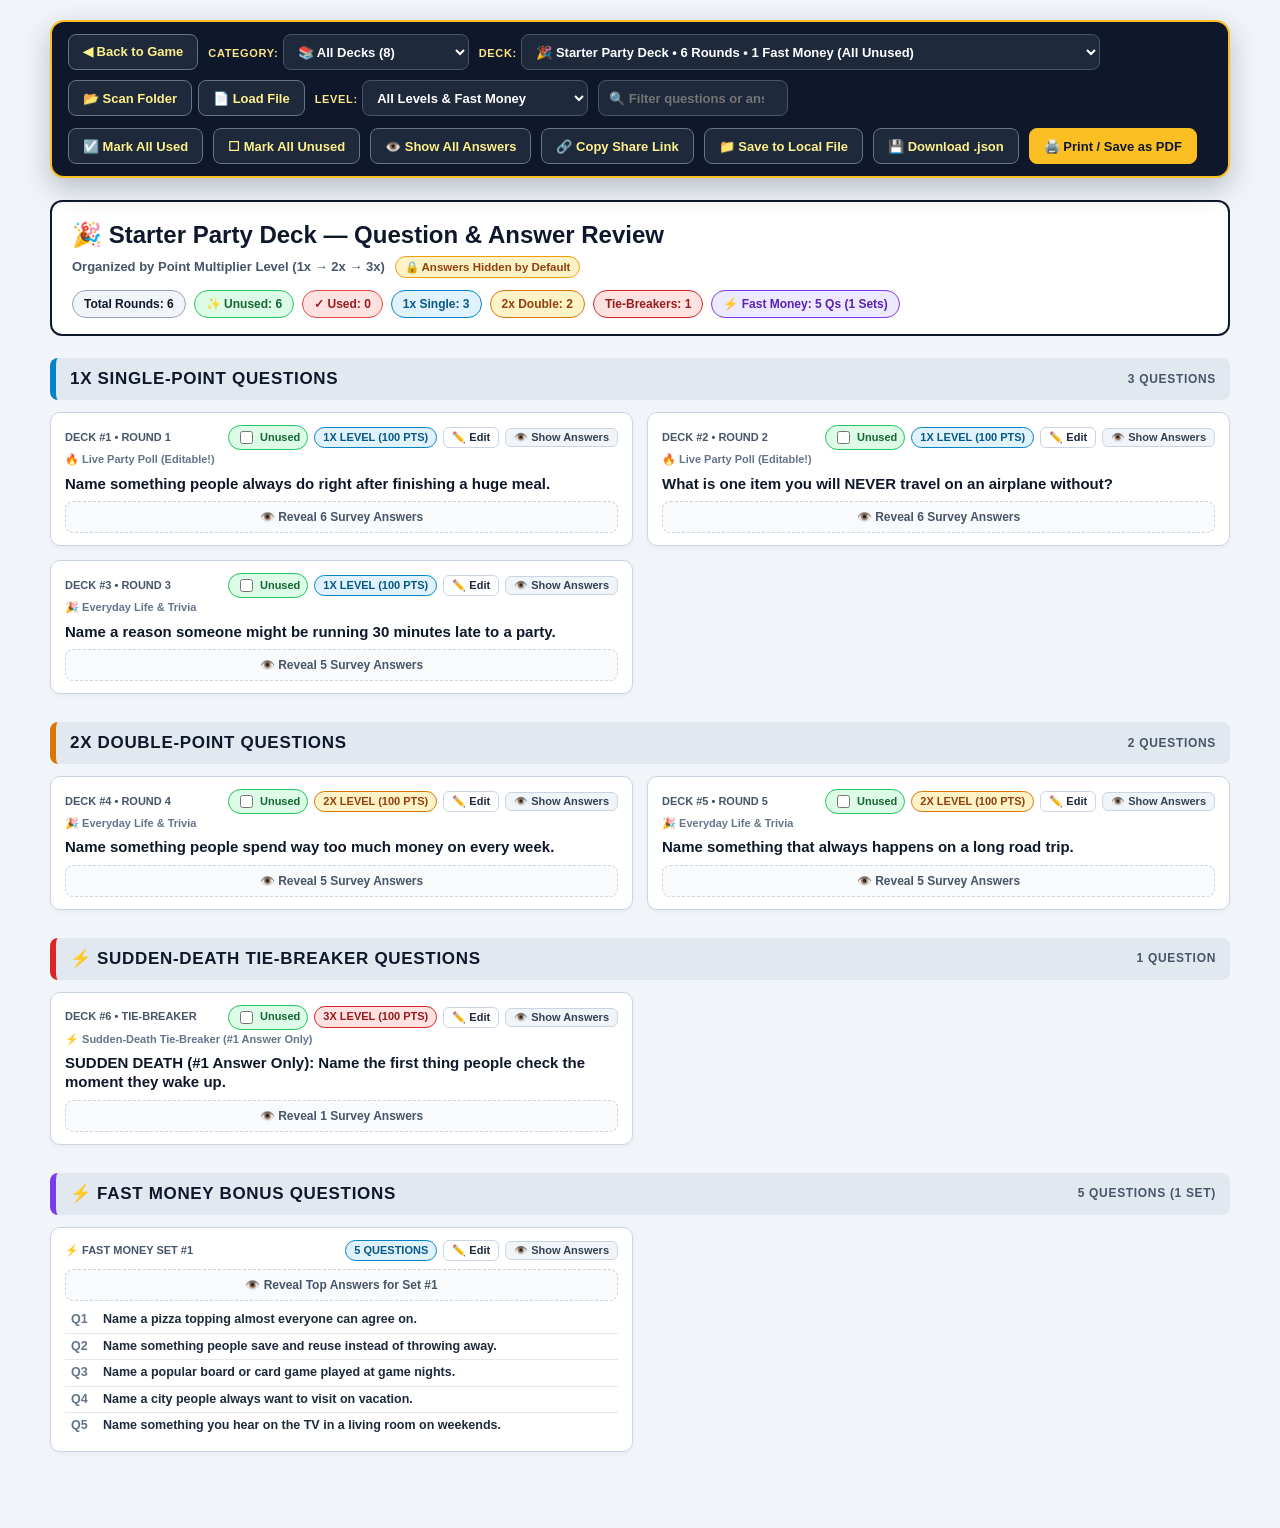
==== commit 99451a2c: "feat(review): add inline editing, modularize review/AI builder JS, and automate cache bumps - Extrac" ====
--- a/review.html
+++ b/review.html
@@ -480,9 +480,78 @@
         padding: 9px 11px;
       }
       .ans-toggle-btn,
-      .ans-reveal-placeholder {
+      .ans-reveal-placeholder,
+      .card-edit-btn {
         display: none !important;
       }
+    }
+
+    .card-edit-btn {
+      font-size: 11px;
+      font-weight: 700;
+      padding: 3px 8px;
+      border-radius: 6px;
+      border: 1px solid #cbd5e1;
+      background: #ffffff;
+      color: #1e293b;
+      cursor: pointer;
+    }
+
+    .card-edit-btn:hover {
+      background: #f1f5f9;
+      border-color: #94a3b8;
+    }
+
+    .q-card.is-editing {
+      border-color: #f59e0b;
+      box-shadow: 0 0 0 3px rgba(245, 158, 11, 0.22);
+    }
+
+    .inline-edit-body {
+      padding: 12px 14px 14px;
+      display: flex;
+      flex-direction: column;
+      gap: 10px;
+      background: #fffbeb;
+    }
+
+    .inline-edit-field {
+      display: flex;
+      flex-direction: column;
+      gap: 4px;
+    }
+
+    .inline-edit-field label {
+      font-size: 11px;
+      font-weight: 800;
+      text-transform: uppercase;
+      letter-spacing: 0.04em;
+      color: #475569;
+    }
+
+    .inline-edit-input {
+      width: 100%;
+      padding: 7px 10px;
+      border: 1px solid #cbd5e1;
+      border-radius: 7px;
+      font-size: 13px;
+      font-family: inherit;
+      color: #0f172a;
+      background: #ffffff;
+    }
+
+    .inline-edit-ans-row {
+      display: grid;
+      grid-template-columns: 26px 1fr 74px 30px;
+      gap: 6px;
+      align-items: center;
+    }
+
+    .inline-edit-rank {
+      font-size: 12px;
+      font-weight: 800;
+      color: #64748b;
+      text-align: center;
     }
   </style>
 </head>
@@ -544,6 +613,12 @@
         <button id="btnCopyShareUrl" type="button" class="toolbar-btn secondary" title="Copy shareable link to this deck review page">
           🔗 Copy Share Link
         </button>
+        <button id="btnSaveToLocalFile" type="button" class="toolbar-btn secondary" title="Save edits directly back to your local .json file">
+          📁 Save to Local File
+        </button>
+        <button id="btnDownloadDeckJson" type="button" class="toolbar-btn secondary" title="Download current deck (with any edits) as a .json file">
+          💾 Download .json
+        </button>
         <button type="button" class="toolbar-btn" onclick="window.print()">
           🖨️ Print / Save as PDF
         </button>
@@ -566,995 +641,9 @@
     <main id="reviewContentRoot"></main>
   </div>
 
-  <script src="./js/state.js?v=20261122b"></script>
-  <script src="./js/formats.js?v=20261122b"></script>
-  <script src="./js/decks.js?v=20261122b"></script>
-  <script>
-    (function () {
-      const Feud = window.Feud || {};
-      const tagFilterSelect = document.getElementById("reviewDeckTagFilter");
-      const deckSelect = document.getElementById("reviewDeckSelect");
-      const levelSelect = document.getElementById("reviewLevelFilter");
-      const searchInput = document.getElementById("reviewSearchInput");
-      const folderInput = document.getElementById("reviewFolderInput");
-      const fileInput = document.getElementById("reviewFileInput");
-      const btnScanFolder = document.getElementById("btnReviewScanFolder");
-      const btnRescanFolder = document.getElementById("btnReviewRescanFolder");
-      const btnLoadFile = document.getElementById("btnReviewLoadFile");
-      const rootEl = document.getElementById("reviewContentRoot");
-      const titleEl = document.getElementById("reviewDocTitle");
-      const subEl = document.getElementById("reviewDocSub");
-      const pillsEl = document.getElementById("reviewSummaryPills");
-      const toggleAllBtn = document.getElementById("btnToggleAllAnswers");
-      const statePill = document.getElementById("reviewAnswersStatePill");
-
-      let allAnswersRevealed = false; // Hidden by default
-      const revealedCardIds = new Set();
-
-      let activeDeck = {
-        gameTitle: (Feud.DEFAULT_DECK && Feud.DEFAULT_DECK.gameTitle) || "Party Feud",
-        gameIcon: (Feud.DEFAULT_DECK && Feud.DEFAULT_DECK.gameIcon) || "🎉",
-        deckName: (Feud.DEFAULT_DECK && Feud.DEFAULT_DECK.deckName) || "Starter Party Deck",
-        rounds: Feud.DEFAULT_ROUNDS || [],
-        fastMoney: Feud.FAST_MONEY_QUESTIONS || []
-      };
-
-      function escapeHtml(str) {
-        return String(str ?? "")
-          .replace(/&/g, "&amp;")
-          .replace(/</g, "&lt;")
-          .replace(/>/g, "&gt;")
-          .replace(/"/g, "&quot;");
-      }
-
-      function toDeckSlug(id) {
-        return String(id || "")
-          .trim()
-          .replace(/^\.?\/?decks\//i, "")
-          .replace(/\.json$/i, "");
-      }
-
-      function findCatalogMatch(rawParam, catalog) {
-        if (!rawParam) return null;
-        const clean = String(rawParam).trim();
-        const slug = toDeckSlug(clean).toLowerCase();
-        return (
-          catalog.find((item) => {
-            if (item.id.toLowerCase() === clean.toLowerCase()) return true;
-            if (toDeckSlug(item.id).toLowerCase() === slug) return true;
-            if (item.file && item.file.toLowerCase() === clean.toLowerCase()) return true;
-            const dName = (item.data && item.data.deckName) || (item.meta && item.meta.deckName) || "";
-            if (dName && toDeckSlug(dName).toLowerCase() === slug) return true;
-            const slugifiedName = dName
-              .toLowerCase()
-              .replace(/[^a-z0-9]+/g, "-")
-              .replace(/^-+|-+$/g, "");
-            return Boolean(slugifiedName && slugifiedName === slug);
-          }) || null
-        );
-      }
-
-      function syncUrlToSelection() {
-        try {
-          const url = new URL(window.location.href);
-          const selVal = deckSelect.value;
-          if (selVal && selVal !== "__active_saved__" && selVal !== "__uploaded__") {
-            url.searchParams.set("deck", toDeckSlug(selVal));
-          }
-          const lvl = levelSelect.value || "all";
-          if (lvl && lvl !== "all") {
-            url.searchParams.set("level", lvl);
-          } else {
-            url.searchParams.delete("level");
-          }
-          const q = (searchInput.value || "").trim();
-          if (q) {
-            url.searchParams.set("q", q);
-          } else {
-            url.searchParams.delete("q");
-          }
-          if (allAnswersRevealed) {
-            url.searchParams.set("answers", "show");
-          } else {
-            url.searchParams.delete("answers");
-          }
-          window.history.replaceState({}, "", url.toString());
-        } catch (e) {}
-      }
-
-      function updateReviewFolderButtons() {
-        const info = Feud.getLocalDecksFolderState
-          ? Feud.getLocalDecksFolderState()
-          : { hasSavedHandle: false };
-        if (btnRescanFolder) {
-          btnRescanFolder.style.display = info.hasSavedHandle ? "inline-flex" : "none";
-        }
-        if (btnScanFolder) {
-          btnScanFolder.textContent = info.hasSavedHandle ? "📂 Change Folder" : "📂 Scan Folder";
-        }
-      }
-
-      function buildTagFilterOptions(catalog) {
-        if (!tagFilterSelect) return;
-        const curVal = tagFilterSelect.value || "all";
-        const defs =
-          Array.isArray(Feud.DECK_TAG_DEFINITIONS) && Feud.DECK_TAG_DEFINITIONS.length > 0
-            ? Feud.DECK_TAG_DEFINITIONS
-            : [{ id: "all", label: "📚 All Decks" }];
-        tagFilterSelect.innerHTML = "";
-        defs.forEach((def) => {
-          const count =
-            def.id === "all"
-              ? catalog.length
-              : catalog.filter((item) => Feud.getDeckTags && Feud.getDeckTags(item).includes(def.id))
-                  .length;
-          if (def.id !== "all" && count === 0) return;
-          const opt = document.createElement("option");
-          opt.value = def.id;
-          opt.textContent = `${def.label} (${count})`;
-          if (def.id === curVal) opt.selected = true;
-          tagFilterSelect.appendChild(opt);
-        });
-      }
-
-      function ensureSavedCustomDeckInCatalog() {
-        const savedCustom = Feud.loadSavedCustomDeck ? Feud.loadSavedCustomDeck() : null;
-        if (!savedCustom || !Array.isArray(savedCustom.rounds) || savedCustom.rounds.length === 0) {
-          return null;
-        }
-        const catalog = Feud.getDeckCatalog ? Feud.getDeckCatalog() : Feud.DECK_CATALOG || [];
-        const savedSlug = String(savedCustom.name || "custom-deck")
-          .toLowerCase()
-          .replace(/[^a-z0-9]+/g, "-")
-          .replace(/^-+|-+$/g, "");
-        const deckId = `${savedSlug || "custom-deck"}.json`;
-        const existing = catalog.find(
-          (c) =>
-            c &&
-            c.data &&
-            (c.id.toLowerCase() === deckId.toLowerCase() ||
-              (c.data.deckName && c.data.deckName === savedCustom.name))
-        );
-        if (!existing && Feud.upsertCatalogEntries) {
-          Feud.upsertCatalogEntries([
-            {
-              id: deckId,
-              label: `${Feud.loadSavedGameIcon ? Feud.loadSavedGameIcon() : "✨"} ${
-                savedCustom.name || "Custom Deck"
-              }`,
-              file: null,
-              source: "custom-file",
-              data: {
-                gameTitle: Feud.loadSavedGameTitle ? Feud.loadSavedGameTitle() : "Party Feud",
-                gameIcon: Feud.loadSavedGameIcon ? Feud.loadSavedGameIcon() : "✨",
-                deckName: savedCustom.name || "Custom Deck",
-                teamPresets: savedCustom.teamPresets || null,
-                tags: Array.isArray(savedCustom.tags) ? savedCustom.tags : ["custom"],
-                rounds: savedCustom.rounds,
-                fastMoney: Array.isArray(savedCustom.fastMoney) ? savedCustom.fastMoney : []
-              }
-            }
-          ]);
-        }
-        return savedCustom;
-      }
-
-      function buildCatalogOptions(preserveSelection = false) {
-        const prevVal = preserveSelection ? deckSelect.value : "";
-        const savedCustom = ensureSavedCustomDeckInCatalog();
-        const catalog = Feud.getDeckCatalog
-          ? Feud.getDeckCatalog().slice()
-          : Array.isArray(Feud.DECK_CATALOG)
-          ? Feud.DECK_CATALOG.slice()
-          : [];
-        buildTagFilterOptions(catalog);
-        const activeTag = (tagFilterSelect && tagFilterSelect.value) || "all";
-        const filteredCatalog =
-          activeTag === "all"
-            ? catalog
-            : catalog.filter(
-                (item) => Feud.getDeckTags && Feud.getDeckTags(item).includes(activeTag)
-              );
-        const listToShow = filteredCatalog.length > 0 ? filteredCatalog : catalog;
-        deckSelect.innerHTML = "";
-
-        listToShow.forEach((item) => {
-          const opt = document.createElement("option");
-          opt.value = item.id;
-          let labelText = Feud.formatDeckOptionLabel
-            ? Feud.formatDeckOptionLabel(item)
-            : item.label;
-          if (Feud.getDeckPlayStats) {
-            const dName =
-              item.builtin === "starter"
-                ? (Feud.DEFAULT_DECK && Feud.DEFAULT_DECK.deckName) || "Starter Party Deck"
-                : (item.data && item.data.deckName) ||
-                  (item.meta && item.meta.deckName) ||
-                  item.id;
-            const dRounds =
-              item.builtin === "starter"
-                ? Feud.DEFAULT_ROUNDS || []
-                : item.data && Array.isArray(item.data.rounds)
-                ? item.data.rounds
-                : item.meta && Number(item.meta.roundsCount) > 0
-                ? new Array(Number(item.meta.roundsCount)).fill({})
-                : [];
-            if (item.builtin === "starter" || dRounds.length > 0) {
-              const st = Feud.getDeckPlayStats({ customDeck: { name: dName, rounds: dRounds } });
-              labelText +=
-                st.usedRoundsCount > 0 ? ` (${st.usedRoundsCount} Used)` : " (All Unused)";
-            }
-          }
-          opt.textContent = labelText;
-          deckSelect.appendChild(opt);
-        });
-
-        if (savedCustom && Array.isArray(savedCustom.rounds) && savedCustom.rounds.length > 0) {
-          const alreadyInCatalog = catalog.some(
-            (c) =>
-              (c.data && c.data.deckName === savedCustom.name) ||
-              toDeckSlug(c.id).toLowerCase() === toDeckSlug(savedCustom.name).toLowerCase()
-          );
-          if (!alreadyInCatalog) {
-            const opt = document.createElement("option");
-            opt.value = "__active_saved__";
-            opt.textContent = `⭐ Saved Custom Deck: ${savedCustom.name || "Custom Deck"} (${savedCustom.rounds.length} Rounds)`;
-            deckSelect.prepend(opt);
-          }
-        }
-
-        if (preserveSelection && prevVal) {
-          const matchedPrev = findCatalogMatch(prevVal, catalog);
-          if (matchedPrev) {
-            deckSelect.value = matchedPrev.id;
-            return null;
-          }
-          if (Array.from(deckSelect.options).some((o) => o.value === prevVal)) {
-            deckSelect.value = prevVal;
-            return null;
-          }
-          const customOpt = document.createElement("option");
-          customOpt.value = prevVal;
-          customOpt.textContent = `📄 Deck: ${toDeckSlug(prevVal)}`;
-          deckSelect.prepend(customOpt);
-          deckSelect.value = prevVal;
-          return null;
-        }
-
-        const params = new URLSearchParams(window.location.search);
-        const requestedDeck = (params.get("deck") || "").trim();
-        const requestedLevel = (params.get("level") || "").trim().toLowerCase();
-        const requestedQuery = (params.get("q") || "").trim();
-        const requestedAnswers = (params.get("answers") || "").trim().toLowerCase();
-
-        allAnswersRevealed =
-          requestedAnswers === "show" || requestedAnswers === "1" || requestedAnswers === "true";
-
-        if (
-          requestedLevel &&
-          Array.from(levelSelect.options).some((o) => o.value === requestedLevel)
-        ) {
-          levelSelect.value = requestedLevel;
-        }
-        if (requestedQuery) {
-          searchInput.value = requestedQuery;
-        }
-
-        if (requestedDeck) {
-          const matched = findCatalogMatch(requestedDeck, catalog);
-          if (matched) {
-            deckSelect.value = matched.id;
-            return null;
-          }
-          // Not in pre-bundled catalog: treat as a direct file in ./decks/ or a remote URL
-          const customOpt = document.createElement("option");
-          customOpt.value = requestedDeck;
-          customOpt.textContent = `📄 Deck: ${toDeckSlug(requestedDeck)}`;
-          deckSelect.prepend(customOpt);
-          deckSelect.value = requestedDeck;
-          return requestedDeck;
-        }
-
-        if (Array.from(deckSelect.options).some((o) => o.value === "desi-thanksgiving.json")) {
-          deckSelect.value = "desi-thanksgiving.json";
-        }
-        return null;
-      }
-
-      function persistActiveDeckToGameStorage(isStarter) {
-        if (!Feud.saveCustomDeck) return;
-        if (isStarter) {
-          Feud.saveCustomDeck(null);
-          if (Feud.saveGameTitle) {
-            Feud.saveGameTitle((Feud.DEFAULT_DECK && Feud.DEFAULT_DECK.deckName) || "Starter Party Deck");
-          }
-          if (Feud.saveGameIcon) {
-            Feud.saveGameIcon((Feud.DEFAULT_DECK && Feud.DEFAULT_DECK.gameIcon) || "🎉");
-          }
-          return;
-        }
-        Feud.saveCustomDeck({
-          name: activeDeck.deckName,
-          teamPresets: activeDeck.teamPresets || null,
-          rounds: activeDeck.rounds || [],
-          fastMoney: activeDeck.fastMoney || []
-        });
-        if (Feud.saveGameTitle) {
-          Feud.saveGameTitle(activeDeck.deckName || activeDeck.gameTitle || "Party Feud");
-        }
-        if (Feud.saveGameIcon) {
-          Feud.saveGameIcon(activeDeck.gameIcon || "🎉");
-        }
-      }
-
-      async function loadSelectedDeck(val, updateUrl = true, persistSelection = false) {
-        if (updateUrl) {
-          revealedCardIds.clear();
-          const p = new URLSearchParams(window.location.search);
-          const reqAns = (p.get("answers") || "").trim().toLowerCase();
-          allAnswersRevealed = reqAns === "show" || reqAns === "1" || reqAns === "true";
-        }
-
-        if (val === "__active_saved__") {
-          const saved = Feud.loadSavedCustomDeck();
-          if (saved) {
-            activeDeck = {
-              gameTitle: Feud.loadSavedGameTitle ? Feud.loadSavedGameTitle() : "Party Feud",
-              gameIcon: Feud.loadSavedGameIcon ? Feud.loadSavedGameIcon() : "🎉",
-              deckName: saved.name || "Custom Deck",
-              rounds: saved.rounds || [],
-              fastMoney: saved.fastMoney || Feud.FAST_MONEY_QUESTIONS || []
-            };
-            renderReviewSheet();
-            return;
-          }
-        }
-
-        ensureSavedCustomDeckInCatalog();
-        const catalog = Feud.getDeckCatalog
-          ? Feud.getDeckCatalog()
-          : Array.isArray(Feud.DECK_CATALOG)
-          ? Feud.DECK_CATALOG
-          : [];
-        const entry = findCatalogMatch(val, catalog);
-
-        if (entry && entry.builtin === "starter") {
-          activeDeck = {
-            gameTitle: (Feud.DEFAULT_DECK && Feud.DEFAULT_DECK.gameTitle) || "Party Feud",
-            gameIcon: (Feud.DEFAULT_DECK && Feud.DEFAULT_DECK.gameIcon) || "🎉",
-            deckName: (Feud.DEFAULT_DECK && Feud.DEFAULT_DECK.deckName) || "Starter Party Deck",
-            rounds: Feud.DEFAULT_ROUNDS || [],
-            fastMoney: Feud.FAST_MONEY_QUESTIONS || []
-          };
-          if (persistSelection) persistActiveDeckToGameStorage(true);
-          if (updateUrl) syncUrlToSelection();
-          renderReviewSheet();
-          return;
-        }
-
-        if (entry && entry.data) {
-          const parsed = Feud.parseFeudJson(JSON.stringify(entry.data));
-          activeDeck = {
-            gameTitle: parsed.gameTitle || "Party Feud",
-            gameIcon: parsed.gameIcon || "🎉",
-            deckName: parsed.deckName || entry.label,
-            teamPresets: parsed.teamPresets || null,
-            rounds: parsed.rounds || [],
-            fastMoney: parsed.fastMoney || []
-          };
-          if (persistSelection) persistActiveDeckToGameStorage(false);
-          if (updateUrl) syncUrlToSelection();
-          renderReviewSheet();
-          return;
-        }
-
-        // Otherwise load from entry.file, ./decks/<val>.json, or direct URL
-        const candidateUrls = [];
-        if (entry && entry.file) {
-          candidateUrls.push(entry.file);
-        } else if (val) {
-          if (Feud.resolveDeckCandidateUrls) {
-            candidateUrls.push(...Feud.resolveDeckCandidateUrls(val));
-          } else if (/^https?:\/\//i.test(val) || val.startsWith("./") || val.startsWith("/")) {
-            candidateUrls.push(val);
-          } else if (/\.json$/i.test(val)) {
-            candidateUrls.push(`./decks/${val}`);
-          } else {
-            candidateUrls.push(`./decks/${val}.json`);
-          }
-        }
-
-        for (const fetchUrl of candidateUrls) {
-          try {
-            const res = await fetch(fetchUrl);
-            if (!res.ok) continue;
-            const txt = await res.text();
-            const parsed = Feud.parseFeudJson(txt);
-            activeDeck = {
-              gameTitle: parsed.gameTitle || "Party Feud",
-              gameIcon: parsed.gameIcon || "🎉",
-              deckName: parsed.deckName || toDeckSlug(val),
-              teamPresets: parsed.teamPresets || null,
-              rounds: parsed.rounds || [],
-              fastMoney: parsed.fastMoney || []
-            };
-            if (persistSelection) persistActiveDeckToGameStorage(false);
-            if (updateUrl) syncUrlToSelection();
-            renderReviewSheet();
-            return;
-          } catch (err) {
-            console.warn("Could not load deck URL:", fetchUrl, err);
-          }
-        }
-
-        // Fallback to starter deck if nothing matched
-        activeDeck = {
-          gameTitle: (Feud.DEFAULT_DECK && Feud.DEFAULT_DECK.gameTitle) || "Party Feud",
-          gameIcon: (Feud.DEFAULT_DECK && Feud.DEFAULT_DECK.gameIcon) || "🎉",
-          deckName: (Feud.DEFAULT_DECK && Feud.DEFAULT_DECK.deckName) || "Starter Party Deck",
-          rounds: Feud.DEFAULT_ROUNDS || [],
-          fastMoney: Feud.FAST_MONEY_QUESTIONS || []
-        };
-        renderReviewSheet();
-      }
-
-      function matchesQuery(roundObj, q) {
-        if (!q) return true;
-        const needle = q.toLowerCase();
-        if ((roundObj.prompt || "").toLowerCase().includes(needle)) return true;
-        if ((roundObj.theme || "").toLowerCase().includes(needle)) return true;
-        if ((roundObj.title || "").toLowerCase().includes(needle)) return true;
-        return (roundObj.answers || []).some((a) =>
-          String(a.text || "").toLowerCase().includes(needle)
-        );
-      }
-
-      function renderReviewSheet() {
-        const levelFilter = levelSelect.value || "all";
-        const query = (searchInput.value || "").trim();
-        const rounds = activeDeck.rounds || [];
-        const fmList = activeDeck.fastMoney || [];
-
-        titleEl.textContent = `${activeDeck.gameIcon || "🎉"} ${
-          activeDeck.deckName || activeDeck.gameTitle || "Party Feud"
-        } — Question & Answer Review`;
-        subEl.textContent = "Organized by Point Multiplier Level (1x → 2x → 3x)";
-
-        const groups = [
-          {
-            id: "1",
-            cls: "lvl-1",
-            label: "1x Single-Point Questions",
-            short: "1x Single",
-            filter: (r, isTie) => !isTie && (Number(r.multiplier) || 1) === 1
-          },
-          {
-            id: "2",
-            cls: "lvl-2",
-            label: "2x Double-Point Questions",
-            short: "2x Double",
-            filter: (r, isTie) => !isTie && (Number(r.multiplier) || 1) === 2
-          },
-          {
-            id: "3",
-            cls: "lvl-3",
-            label: "3x Triple-Point Questions",
-            short: "3x Triple",
-            filter: (r, isTie) => !isTie && (Number(r.multiplier) || 1) >= 3
-          },
-          {
-            id: "tie",
-            cls: "lvl-3",
-            label: "⚡ Sudden-Death Tie-Breaker Questions",
-            short: "Tie-Breakers",
-            filter: (r, isTie) => isTie
-          }
-        ];
-
-        const deckStats = Feud.getDeckPlayStats
-          ? Feud.getDeckPlayStats({ customDeck: { name: activeDeck.deckName, rounds } })
-          : { playedRounds: [], usedRoundsCount: 0, remainingRoundsCount: rounds.length };
-        const playedSet = new Set(deckStats.playedRounds || []);
-
-        // Render top summary pills
-        const pillParts = [
-          `<span class="summary-pill">Total Rounds: ${rounds.length}</span>`,
-          `<span class="summary-pill" style="background:#dcfce7; border-color:#22c55e; color:#166534;">✨ Unused: ${Math.max(
-            0,
-            rounds.length - playedSet.size
-          )}</span>`,
-          `<span class="summary-pill" style="background:#fee2e2; border-color:#ef4444; color:#991b1b;">✓ Used: ${playedSet.size}</span>`
-        ];
-        groups.forEach((grp) => {
-          const count = rounds.filter((r) => {
-            const isTie =
-              /tie-?breaker|sudden\s*death/i.test(r.title || "") ||
-              /tie-?breaker|sudden\s*death/i.test(r.theme || "");
-            return grp.filter(r, isTie);
-          }).length;
-          if (count > 0) {
-            pillParts.push(`<span class="summary-pill ${grp.cls}">${grp.short}: ${count}</span>`);
-          }
-        });
-        if (fmList.length > 0) {
-          pillParts.push(
-            `<span class="summary-pill lvl-fm">⚡ Fast Money: ${fmList.length} Qs (${Math.ceil(
-              fmList.length / 5
-            )} Sets)</span>`
-          );
-        }
-        pillsEl.innerHTML = pillParts.join("");
-
-        let html = "";
-
-        groups.forEach((grp) => {
-          if (levelFilter !== "all" && levelFilter !== grp.id) return;
-
-          const matched = [];
-          rounds.forEach((r, idx) => {
-            const isTie =
-              /tie-?breaker|sudden\s*death/i.test(r.title || "") ||
-              /tie-?breaker|sudden\s*death/i.test(r.theme || "");
-            if (grp.filter(r, isTie) && matchesQuery(r, query)) {
-              matched.push({ r, idx });
-            }
-          });
-
-          if (matched.length === 0) return;
-
-          const cardsHtml = matched
-            .map(({ r, idx }) => {
-              const cardId = `card-r-${idx}`;
-              const isRevealed = allAnswersRevealed || revealedCardIds.has(cardId);
-              const hiddenClass = isRevealed ? "" : "answers-hidden";
-              const btnText = isRevealed ? "🙈 Hide Answers" : "👁️ Show Answers";
-
-              const mult = Number(r.multiplier) || 1;
-              const isUsed = playedSet.has(idx);
-              const sumPts = (r.answers || []).reduce((s, a) => s + (Number(a.points) || 0), 0);
-              const rowsHtml = (r.answers || [])
-                .map((a, aIdx) => {
-                  const base = Number(a.points) || 0;
-                  return `
-                    <tr>
-                      <td class="col-rank">#${aIdx + 1}</td>
-                      <td class="col-ans">${escapeHtml(a.text)}</td>
-                      <td class="col-pts">${base}${
-                    mult > 1 ? ` <span class="scaled">(${base * mult})</span>` : ""
-                  }</td>
-                    </tr>
-                  `;
-                })
-                .join("");
-
-              return `
-                <article id="${cardId}" class="q-card ${hiddenClass}${isUsed ? " is-used" : ""}">
-                  <div class="q-card-head">
-                    <span>Deck #${idx + 1} • ${escapeHtml(r.title || `Round ${idx + 1}`)}</span>
-                    <div style="display:flex; align-items:center; gap:6px; flex-wrap:wrap;">
-                      <label class="card-used-toggle${isUsed ? " is-used" : ""}" title="${
-                        isUsed ? "Click to mark as Unused" : "Click to mark as Used"
-                      }">
-                        <input type="checkbox" data-used-round="${idx}" ${isUsed ? "checked" : ""} />
-                        ${isUsed ? "Used" : "Unused"}
-                      </label>
-                      <span class="q-mult mult-${mult}">${mult}x Level (${sumPts} pts)</span>
-                      <button type="button" class="ans-toggle-btn card-header-toggle-btn" data-toggle-card="${cardId}" title="Toggle answers for this question">
-                        ${btnText}
-                      </button>
-                    </div>
-                  </div>
-                  <div class="q-theme">${escapeHtml(r.theme || "General")}</div>
-                  <h3 class="q-prompt">${escapeHtml(r.prompt)}</h3>
-                  <div class="ans-reveal-placeholder">
-                    <button type="button" class="ans-reveal-bar-btn" data-toggle-card="${cardId}">
-                      👁️ Reveal ${r.answers.length} Survey Answers
-                    </button>
-                  </div>
-                  <div class="ans-table-wrap">
-                    <table class="ans-table">
-                      <thead>
-                        <tr>
-                          <th>Rank</th>
-                          <th>Survey Answer</th>
-                          <th style="text-align:right;">Pts${mult > 1 ? ` (${mult}x)` : ""}</th>
-                        </tr>
-                      </thead>
-                      <tbody>${rowsHtml}</tbody>
-                    </table>
-                  </div>
-                </article>
-              `;
-            })
-            .join("");
-
-          html += `
-            <section class="level-section">
-              <h2 class="level-heading ${grp.cls}">
-                ${escapeHtml(grp.label)}
-                <span>${matched.length} Question${matched.length === 1 ? "" : "s"}</span>
-              </h2>
-              <div class="cards-grid">${cardsHtml}</div>
-            </section>
-          `;
-        });
-
-        // Fast Money section
-        if ((levelFilter === "all" || levelFilter === "fm") && fmList.length > 0) {
-          const totalSets = Math.ceil(fmList.length / 5);
-          let setsHtml = "";
-          let visibleSets = 0;
-
-          for (let s = 0; s < totalSets; s++) {
-            const slice = fmList.slice(s * 5, s * 5 + 5).filter((fm) => {
-              if (!query) return true;
-              const needle = query.toLowerCase();
-              return (
-                String(fm.prompt || "").toLowerCase().includes(needle) ||
-                String(fm.hint || "").toLowerCase().includes(needle)
-              );
-            });
-            if (slice.length === 0) continue;
-            visibleSets++;
-
-            const cardId = `card-fm-${s}`;
-            const isRevealed = allAnswersRevealed || revealedCardIds.has(cardId);
-            const hiddenClass = isRevealed ? "" : "answers-hidden";
-            const btnText = isRevealed ? "🙈 Hide Answers" : "👁️ Show Answers";
-
-            const rowsHtml = slice
-              .map(
-                (fm, i) => `
-                  <tr>
-                    <td class="col-rank">Q${i + 1}</td>
-                    <td class="col-ans">
-                      <strong>${escapeHtml(fm.prompt)}</strong>
-                      ${
-                        fm.hint
-                          ? `<div class="fm-hint">Top Answers: ${escapeHtml(
-                              fm.hint.replace(/^Top\s*Answers:\s*/i, "")
-                            )}</div>`
-                          : ""
-                      }
-                    </td>
-                  </tr>
-                `
-              )
-              .join("");
-
-            setsHtml += `
-              <article id="${cardId}" class="q-card fm-card ${hiddenClass}">
-                <div class="q-card-head">
-                  <span>⚡ Fast Money Set #${s + 1}</span>
-                  <div style="display:flex; align-items:center; gap:6px;">
-                    <span class="q-mult">${slice.length} Questions</span>
-                    <button type="button" class="ans-toggle-btn card-header-toggle-btn" data-toggle-card="${cardId}" title="Toggle top answers for this set">
-                      ${btnText}
-                    </button>
-                  </div>
-                </div>
-                <div class="ans-reveal-placeholder fm-reveal-placeholder">
-                  <button type="button" class="ans-reveal-bar-btn" data-toggle-card="${cardId}">
-                    👁️ Reveal Top Answers for Set #${s + 1}
-                  </button>
-                </div>
-                <table class="ans-table" style="margin-top:6px;">
-                  <tbody>${rowsHtml}</tbody>
-                </table>
-              </article>
-            `;
-          }
-
-          if (visibleSets > 0) {
-            html += `
-              <section class="level-section">
-                <h2 class="level-heading lvl-fm">
-                  ⚡ Fast Money Bonus Questions
-                  <span>${fmList.length} Questions (${totalSets} Set${totalSets === 1 ? "" : "s"})</span>
-                </h2>
-                <div class="cards-grid">${setsHtml}</div>
-              </section>
-            `;
-          }
-        }
-
-        rootEl.innerHTML =
-          html ||
-          `<div style="background:#fff; padding:24px; border-radius:12px; text-align:center; color:#475569; font-weight:700;">No questions matched your filter.</div>`;
-
-        updateAnswersStateUI();
-      }
-
-      function updateAnswersStateUI() {
-        const cards = rootEl.querySelectorAll(".q-card");
-        if (cards.length === 0) {
-          if (toggleAllBtn) {
-            toggleAllBtn.textContent = "👁️ Show All Answers";
-            toggleAllBtn.classList.add("secondary");
-          }
-          if (statePill) {
-            statePill.textContent = "🔒 Answers Hidden by Default";
-            statePill.className = "answer-status-pill";
-          }
-          return;
-        }
-
-        const hiddenCount = rootEl.querySelectorAll(".q-card.answers-hidden").length;
-        const totalCards = cards.length;
-        const allVisible = hiddenCount === 0;
-
-        if (toggleAllBtn) {
-          if (allVisible) {
-            toggleAllBtn.textContent = "🙈 Hide All Answers";
-            toggleAllBtn.classList.remove("secondary");
-            toggleAllBtn.title = "Hide survey answers across all cards";
-          } else {
-            toggleAllBtn.textContent = "👁️ Show All Answers";
-            toggleAllBtn.classList.add("secondary");
-            toggleAllBtn.title = "Reveal survey answers across all cards";
-          }
-        }
-
-        if (statePill) {
-          if (allVisible) {
-            statePill.textContent = "👁️ All Answers Revealed";
-            statePill.className = "answer-status-pill all-visible";
-          } else if (hiddenCount === totalCards) {
-            statePill.textContent = "🔒 Answers Hidden by Default";
-            statePill.className = "answer-status-pill";
-          } else {
-            statePill.textContent = `👁️ ${totalCards - hiddenCount} of ${totalCards} Revealed`;
-            statePill.className = "answer-status-pill";
-          }
-        }
-
-        allAnswersRevealed = allVisible;
-        syncUrlToSelection();
-      }
-
-      function toggleCard(cardId) {
-        const card = document.getElementById(cardId);
-        if (!card) return;
-        const isHidden = card.classList.contains("answers-hidden");
-        if (isHidden) {
-          card.classList.remove("answers-hidden");
-          revealedCardIds.add(cardId);
-          const btn = card.querySelector(".card-header-toggle-btn");
-          if (btn) btn.textContent = "🙈 Hide Answers";
-        } else {
-          card.classList.add("answers-hidden");
-          revealedCardIds.delete(cardId);
-          const btn = card.querySelector(".card-header-toggle-btn");
-          if (btn) btn.textContent = "👁️ Show Answers";
-        }
-        updateAnswersStateUI();
-      }
-
-      function toggleAllAnswers() {
-        const cards = rootEl.querySelectorAll(".q-card");
-        const anyHidden = Array.from(cards).some((c) => c.classList.contains("answers-hidden"));
-
-        if (anyHidden) {
-          cards.forEach((card) => {
-            card.classList.remove("answers-hidden");
-            revealedCardIds.add(card.id);
-            const btn = card.querySelector(".card-header-toggle-btn");
-            if (btn) btn.textContent = "🙈 Hide Answers";
-          });
-          allAnswersRevealed = true;
-        } else {
-          cards.forEach((card) => {
-            card.classList.add("answers-hidden");
-            const btn = card.querySelector(".card-header-toggle-btn");
-            if (btn) btn.textContent = "👁️ Show Answers";
-          });
-          revealedCardIds.clear();
-          allAnswersRevealed = false;
-        }
-        updateAnswersStateUI();
-      }
-
-      deckSelect.addEventListener("change", () => loadSelectedDeck(deckSelect.value, true, true));
-      levelSelect.addEventListener("change", () => {
-        syncUrlToSelection();
-        renderReviewSheet();
-      });
-      searchInput.addEventListener("input", () => {
-        syncUrlToSelection();
-        renderReviewSheet();
-      });
-
-      const copyBtn = document.getElementById("btnCopyShareUrl");
-      if (copyBtn) {
-        copyBtn.addEventListener("click", async () => {
-          syncUrlToSelection();
-          const shareUrl = window.location.href;
-          try {
-            await navigator.clipboard.writeText(shareUrl);
-            copyBtn.textContent = "✅ Link Copied!";
-            setTimeout(() => {
-              copyBtn.textContent = "🔗 Copy Share Link";
-            }, 1800);
-          } catch (e) {
-            window.prompt("Copy this shareable review link:", shareUrl);
-          }
-        });
-      }
-
-      if (toggleAllBtn) {
-        toggleAllBtn.addEventListener("click", toggleAllAnswers);
-      }
-
-      function setVisibleRoundsUsed(used) {
-        if (!activeDeck || !Feud.setAllRoundsUsed) return;
-        const boxes = rootEl.querySelectorAll("input[data-used-round]");
-        const indices = Array.from(boxes)
-          .map((el) => Number(el.getAttribute("data-used-round")))
-          .filter((n) => Number.isInteger(n) && n >= 0);
-        Feud.setAllRoundsUsed(activeDeck.deckName, indices, used);
-        renderReviewSheet();
-      }
-
-      const markAllUsedBtn = document.getElementById("btnMarkAllUsed");
-      const markAllUnusedBtn = document.getElementById("btnMarkAllUnused");
-      if (markAllUsedBtn) {
-        markAllUsedBtn.addEventListener("click", () => setVisibleRoundsUsed(true));
-      }
-      if (markAllUnusedBtn) {
-        markAllUnusedBtn.addEventListener("click", () => setVisibleRoundsUsed(false));
-      }
-
-      rootEl.addEventListener("change", (e) => {
-        const cb = e.target.closest("input[data-used-round]");
-        if (cb && activeDeck && Feud.setRoundUsed) {
-          const idx = Number(cb.getAttribute("data-used-round"));
-          Feud.setRoundUsed(activeDeck.deckName, idx, cb.checked);
-          renderReviewSheet();
-        }
-      });
-
-      rootEl.addEventListener("click", (e) => {
-        const btn = e.target.closest("[data-toggle-card]");
-        if (btn) {
-          const cardId = btn.getAttribute("data-toggle-card");
-          if (cardId) toggleCard(cardId);
-        }
-      });
-
-      async function handleReviewCustomFileResult(res) {
-        if (!res) return;
-        if (Array.isArray(res.entries) && res.entries.length > 0) {
-          buildCatalogOptions(true);
-          updateReviewFolderButtons();
-          deckSelect.value = res.entries[0].id;
-          await loadSelectedDeck(res.entries[0].id, true, true);
-          return;
-        }
-        if (Array.isArray(res.errors) && res.errors.length > 0) {
-          alert(`Could not load deck file: ${res.errors[0].message || "Invalid format"}`);
-        }
-      }
-
-      if (btnScanFolder) {
-        btnScanFolder.addEventListener("click", async () => {
-          if (!Feud.canUseDirectoryPicker || !Feud.canUseDirectoryPicker()) {
-            if (folderInput) folderInput.click();
-            return;
-          }
-          try {
-            const res = await Feud.scanLocalDecksWithDirectoryPicker();
-            if (!res || res.cancelled) return;
-            if (res.fallbackRequired) {
-              if (folderInput) folderInput.click();
-              return;
-            }
-            buildCatalogOptions(true);
-            updateReviewFolderButtons();
-            if (res.count === 0) {
-              alert(`No valid .json decks found in ${res.folderName || "that folder"}.`);
-            }
-          } catch (err) {
-            alert(`Could not scan folder: ${err && err.message ? err.message : "Error"}`);
-          }
-        });
-      }
-
-      if (btnRescanFolder) {
-        btnRescanFolder.addEventListener("click", async () => {
-          if (!Feud.rescanSavedDecksFolder) return;
-          const res = await Feud.rescanSavedDecksFolder();
-          if (res.missingHandle) {
-            if (btnScanFolder) btnScanFolder.click();
-            return;
-          }
-          if (res.denied) {
-            alert("Permission needed to re-read your folder. Click 📂 Change Folder to pick it again.");
-            return;
-          }
-          buildCatalogOptions(true);
-          updateReviewFolderButtons();
-          await loadSelectedDeck(deckSelect.value, false, false);
-        });
-      }
-
-      if (folderInput) {
-        folderInput.addEventListener("change", async (e) => {
-          const files = e.target.files;
-          if (!files || files.length === 0) return;
-          const res = await Feud.ingestLocalFolderFiles(files);
-          e.target.value = "";
-          buildCatalogOptions(true);
-          updateReviewFolderButtons();
-          if (res.count === 0) {
-            alert("No valid .json Feud decks found in that folder.");
-          }
-        });
-      }
-
-      if (btnLoadFile) {
-        btnLoadFile.addEventListener("click", () => {
-          if (!Feud.canUseFilePicker || !Feud.canUseFilePicker()) {
-            if (fileInput) fileInput.click();
-            return;
-          }
-          Feud.pickCustomDeckFilesWithPicker()
-            .then((res) => {
-              if (!res || res.cancelled) return;
-              if (res.fallbackRequired) {
-                if (fileInput) fileInput.click();
-                return;
-              }
-              return handleReviewCustomFileResult(res);
-            })
-            .catch((err) => {
-              alert(`Could not load file: ${err && err.message ? err.message : "Error"}`);
-            });
-        });
-      }
-
-      if (fileInput) {
-        fileInput.addEventListener("change", async (e) => {
-          const files = e.target.files;
-          if (!files || files.length === 0) return;
-          const res = await Feud.ingestCustomDeckFiles(files);
-          e.target.value = "";
-          await handleReviewCustomFileResult(res);
-        });
-      }
-
-      if (tagFilterSelect) {
-        tagFilterSelect.addEventListener("change", () => {
-          buildCatalogOptions(false);
-          loadSelectedDeck(deckSelect.value, true, false);
-        });
-      }
-
-      window.addEventListener("feud-decks-updated", () => {
-        buildCatalogOptions(true);
-        updateReviewFolderButtons();
-      });
-
-      buildCatalogOptions(false);
-      updateReviewFolderButtons();
-      const reviewHash = window.location.hash || "";
-      if (reviewHash.includes("deckData=") && Feud.decodeDeckFromUrlHash) {
-        Feud.decodeDeckFromUrlHash(reviewHash).then((decoded) => {
-          if (decoded && decoded.data) {
-            if (Feud.upsertCatalogEntries) Feud.upsertCatalogEntries([decoded]);
-            buildCatalogOptions(false);
-            deckSelect.value = decoded.id;
-            loadSelectedDeck(decoded.id, false, false);
-          } else {
-            loadSelectedDeck(deckSelect.value, true);
-          }
-        });
-      } else {
-        loadSelectedDeck(deckSelect.value, true);
-      }
-      if (Feud.discoverAvailableDecks) {
-        Feud.discoverAvailableDecks();
-      }
-    })();
-  </script>
+  <script src="./js/state.js?v=20261126f"></script>
+  <script src="./js/formats.js?v=20261126f"></script>
+  <script src="./js/decks.js?v=20261126f"></script>
+  <script src="./js/review.js?v=20261126f"></script>
 </body>
 </html>
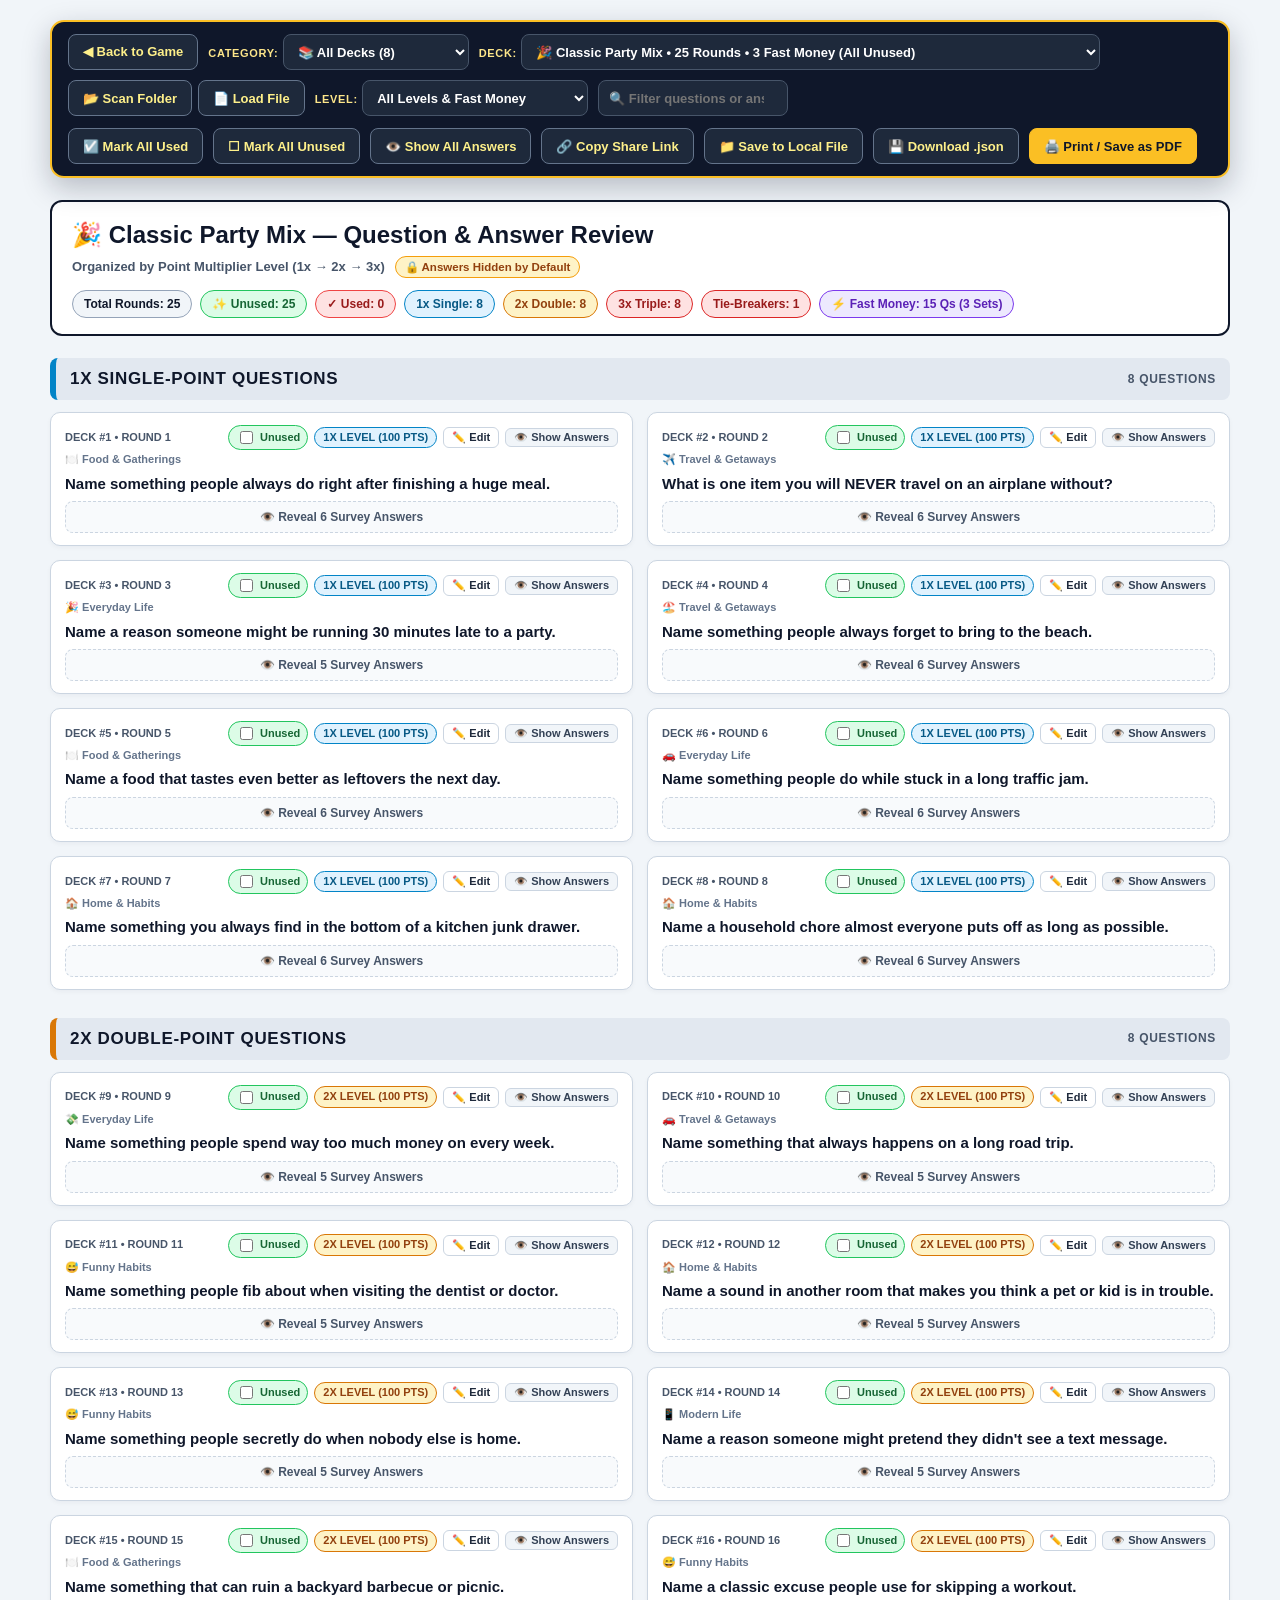
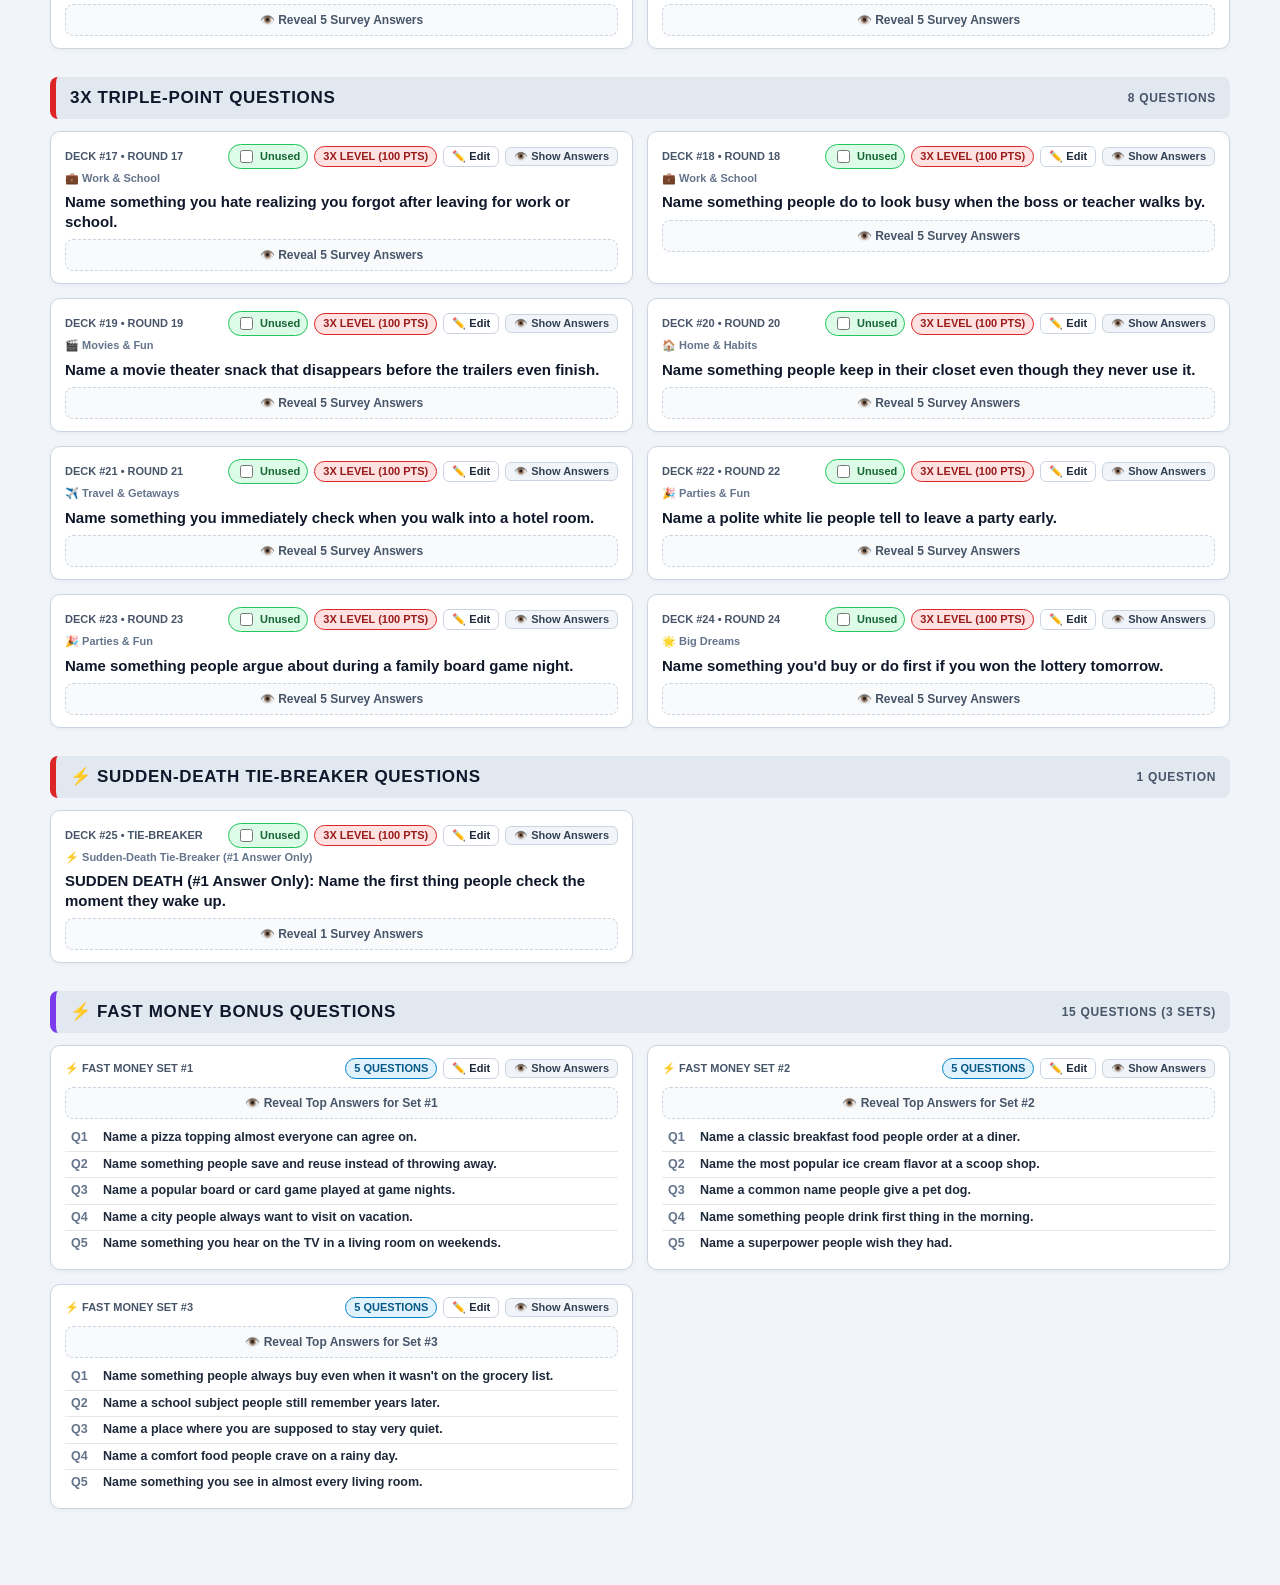
==== commit 8e739ae4: "chore(cache): bump cache version to v20261127b [skip ci]" ====
--- a/review.html
+++ b/review.html
@@ -641,9 +641,9 @@
     <main id="reviewContentRoot"></main>
   </div>
 
-  <script src="./js/state.js?v=20261126f"></script>
-  <script src="./js/formats.js?v=20261126f"></script>
-  <script src="./js/decks.js?v=20261126f"></script>
-  <script src="./js/review.js?v=20261126f"></script>
+  <script src="./js/state.js?v=20261127b"></script>
+  <script src="./js/formats.js?v=20261127b"></script>
+  <script src="./js/decks.js?v=20261127b"></script>
+  <script src="./js/review.js?v=20261127b"></script>
 </body>
 </html>
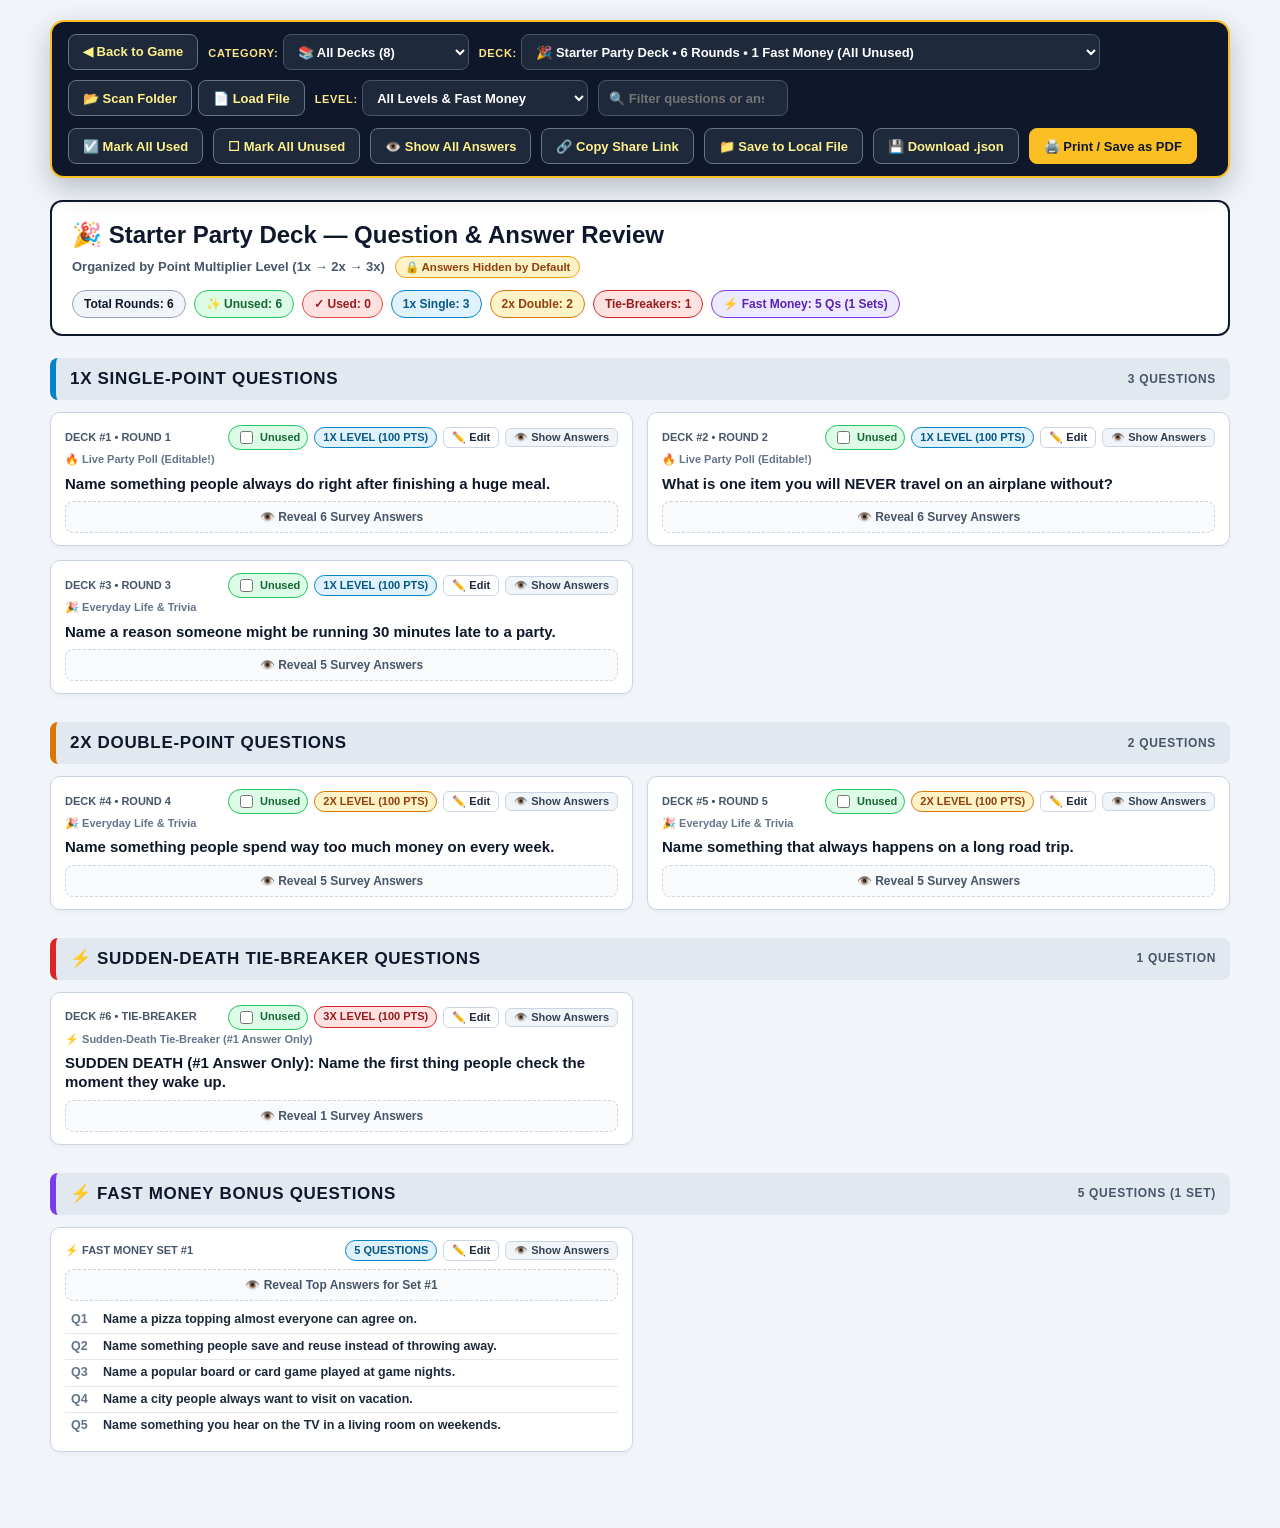
==== commit cf069a2d: "Merge remote-tracking branch 'origin/main' into bugReporting" ====
--- a/review.html
+++ b/review.html
@@ -641,9 +641,9 @@
     <main id="reviewContentRoot"></main>
   </div>
 
-  <script src="./js/state.js?v=20261127b"></script>
-  <script src="./js/formats.js?v=20261127b"></script>
-  <script src="./js/decks.js?v=20261127b"></script>
-  <script src="./js/review.js?v=20261127b"></script>
+  <script src="./js/state.js?v=20261127a"></script>
+  <script src="./js/formats.js?v=20261127a"></script>
+  <script src="./js/decks.js?v=20261127a"></script>
+  <script src="./js/review.js?v=20261127a"></script>
 </body>
 </html>
